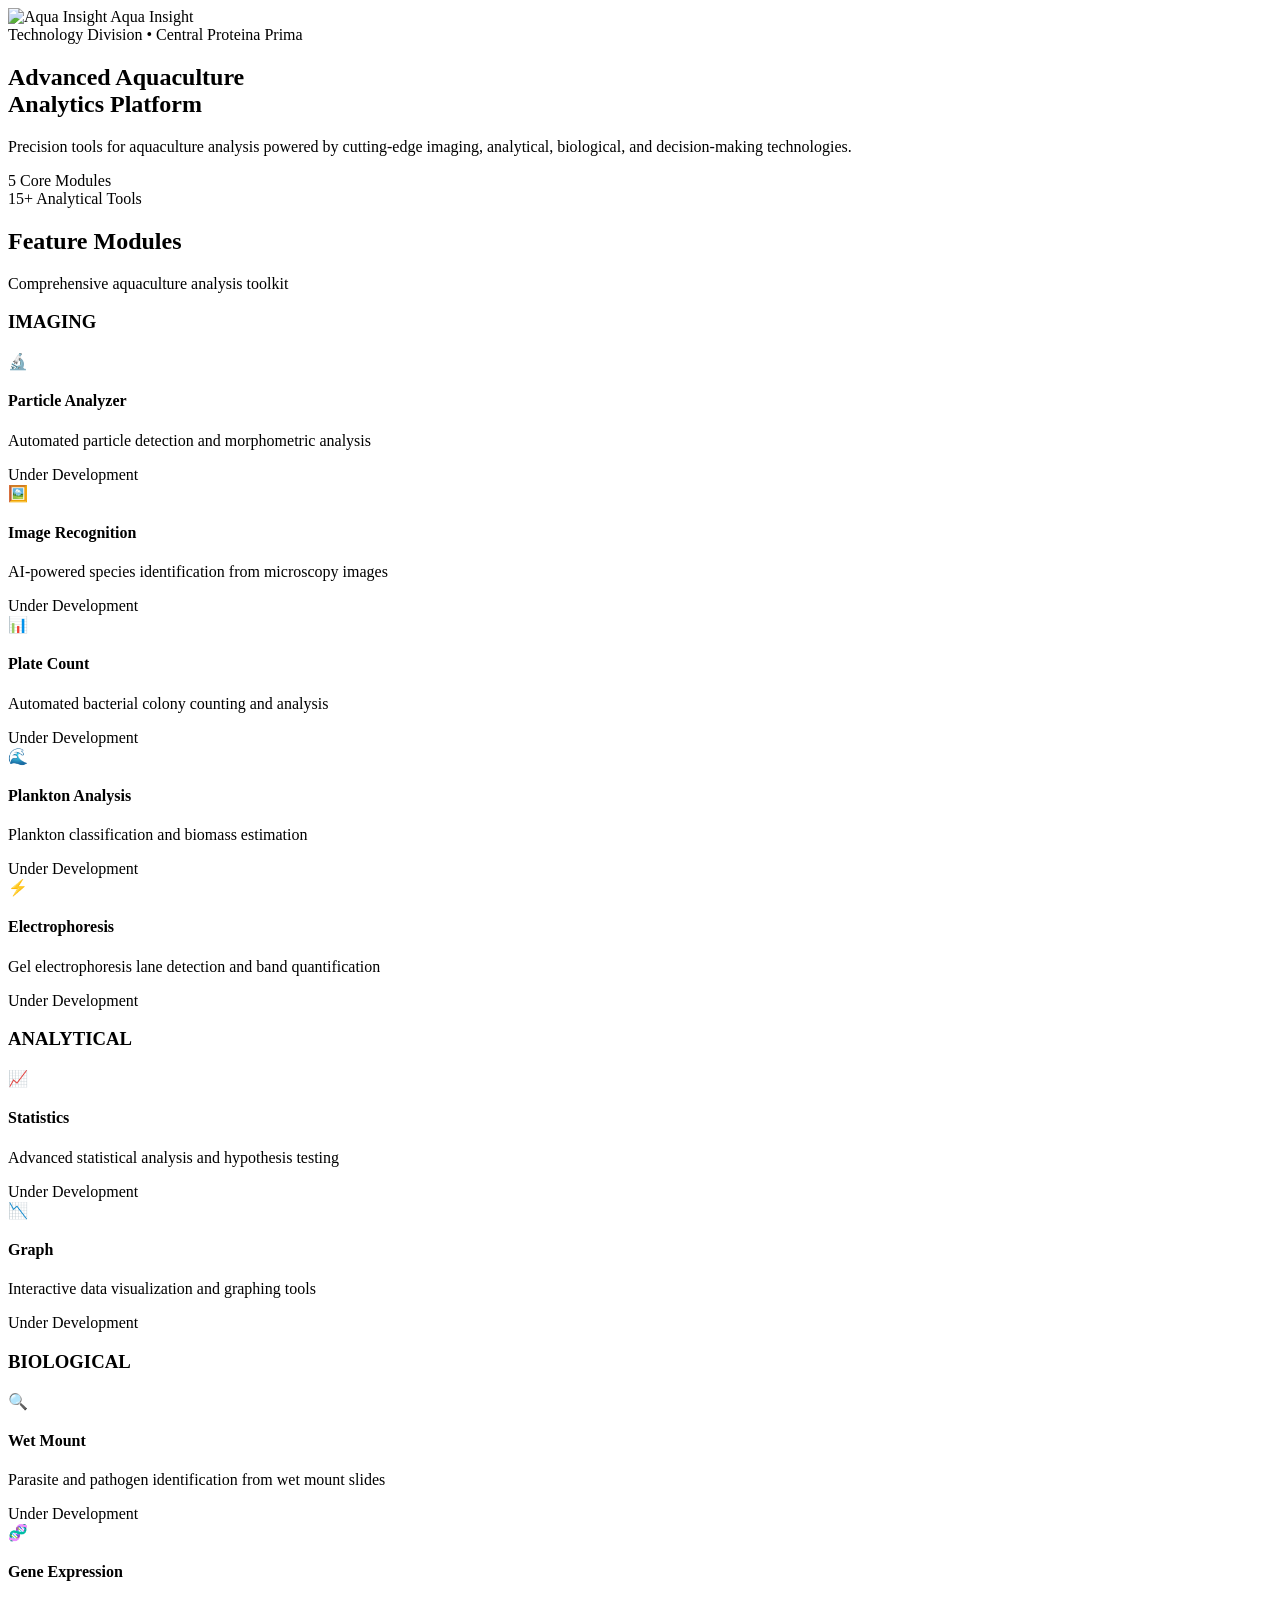
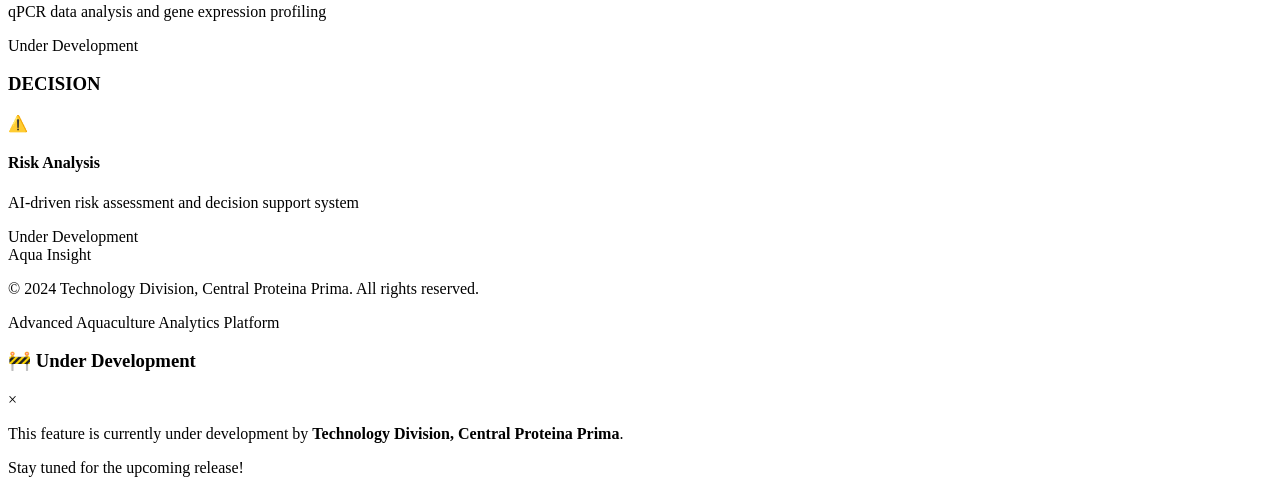
==== index.html @ 00cd854e "Create index.html" ====
<!DOCTYPE html>
<html lang="en">
<head>
    <meta charset="UTF-8">
    <meta name="viewport" content="width=device-width, initial-scale=1.0">
    <title>Aqua Insight - Advanced Aquaculture Analytics</title>
    <link rel="stylesheet" href="css/style.css">
    <link href="https://fonts.googleapis.com/css2?family=Inter:wght@300;400;500;600;700&display=swap" rel="stylesheet">
    <link rel="icon" type="image/x-icon" href="images/favicon.ico">
</head>
<body>
    <!-- Header -->
    <header class="header">
        <div class="container">
            <div class="logo">
                <img src="images/logo.png" alt="Aqua Insight" class="logo-img">
                <span class="logo-text">Aqua Insight</span>
            </div>
            <div class="header-info">
                <span>Technology Division • Central Proteina Prima</span>
            </div>
        </div>
    </header>

    <!-- Hero Section -->
    <section class="hero">
        <div class="container">
            <div class="hero-content">
                <h1 class="hero-title">
                    Advanced <span class="gradient-text">Aquaculture</span><br>
                    Analytics Platform
                </h1>
                <p class="hero-subtitle">
                    Precision tools for aquaculture analysis powered by cutting-edge imaging, 
                    analytical, biological, and decision-making technologies.
                </p>
                <div class="hero-stats">
                    <div class="stat">
                        <span class="stat-number">5</span>
                        <span class="stat-label">Core Modules</span>
                    </div>
                    <div class="stat">
                        <span class="stat-number">15+</span>
                        <span class="stat-label">Analytical Tools</span>
                    </div>
                </div>
            </div>
        </div>
    </section>

    <!-- Features Grid -->
    <section class="features">
        <div class="container">
            <h2 class="section-title">Feature Modules</h2>
            <p class="section-subtitle">Comprehensive aquaculture analysis toolkit</p>
            
            <div class="features-grid">
                <!-- IMAGING Features -->
                <div class="feature-category">
                    <div class="category-header">
                        <h3>IMAGING</h3>
                        <div class="category-line"></div>
                    </div>
                    <div class="feature-cards">
                        <div class="feature-card" data-feature="particle-analyzer">
                            <div class="feature-icon">🔬</div>
                            <h4>Particle Analyzer</h4>
                            <p>Automated particle detection and morphometric analysis</p>
                            <span class="under-dev">Under Development</span>
                        </div>
                        <div class="feature-card" data-feature="image-recognition">
                            <div class="feature-icon">🖼️</div>
                            <h4>Image Recognition</h4>
                            <p>AI-powered species identification from microscopy images</p>
                            <span class="under-dev">Under Development</span>
                        </div>
                        <div class="feature-card" data-feature="plate-count">
                            <div class="feature-icon">📊</div>
                            <h4>Plate Count</h4>
                            <p>Automated bacterial colony counting and analysis</p>
                            <span class="under-dev">Under Development</span>
                        </div>
                        <div class="feature-card" data-feature="plankton-analysis">
                            <div class="feature-icon">🌊</div>
                            <h4>Plankton Analysis</h4>
                            <p>Plankton classification and biomass estimation</p>
                            <span class="under-dev">Under Development</span>
                        </div>
                        <div class="feature-card" data-feature="electrophoresis">
                            <div class="feature-icon">⚡</div>
                            <h4>Electrophoresis</h4>
                            <p>Gel electrophoresis lane detection and band quantification</p>
                            <span class="under-dev">Under Development</span>
                        </div>
                    </div>
                </div>

                <!-- ANALYTICAL Features -->
                <div class="feature-category">
                    <div class="category-header">
                        <h3>ANALYTICAL</h3>
                        <div class="category-line"></div>
                    </div>
                    <div class="feature-cards">
                        <div class="feature-card" data-feature="statistics">
                            <div class="feature-icon">📈</div>
                            <h4>Statistics</h4>
                            <p>Advanced statistical analysis and hypothesis testing</p>
                            <span class="under-dev">Under Development</span>
                        </div>
                        <div class="feature-card" data-feature="graph">
                            <div class="feature-icon">📉</div>
                            <h4>Graph</h4>
                            <p>Interactive data visualization and graphing tools</p>
                            <span class="under-dev">Under Development</span>
                        </div>
                    </div>
                </div>

                <!-- BIOLOGICAL Features -->
                <div class="feature-category">
                    <div class="category-header">
                        <h3>BIOLOGICAL</h3>
                        <div class="category-line"></div>
                    </div>
                    <div class="feature-cards">
                        <div class="feature-card" data-feature="wet-mount">
                            <div class="feature-icon">🔍</div>
                            <h4>Wet Mount</h4>
                            <p>Parasite and pathogen identification from wet mount slides</p>
                            <span class="under-dev">Under Development</span>
                        </div>
                        <div class="feature-card" data-feature="gene-expression">
                            <div class="feature-icon">🧬</div>
                            <h4>Gene Expression</h4>
                            <p>qPCR data analysis and gene expression profiling</p>
                            <span class="under-dev">Under Development</span>
                        </div>
                    </div>
                </div>

                <!-- DECISION Features -->
                <div class="feature-category">
                    <div class="category-header">
                        <h3>DECISION</h3>
                        <div class="category-line"></div>
                    </div>
                    <div class="feature-cards">
                        <div class="feature-card" data-feature="risk-analysis">
                            <div class="feature-icon">⚠️</div>
                            <h4>Risk Analysis</h4>
                            <p>AI-driven risk assessment and decision support system</p>
                            <span class="under-dev">Under Development</span>
                        </div>
                    </div>
                </div>
            </div>
        </div>
    </section>

    <!-- Footer -->
    <footer class="footer">
        <div class="container">
            <div class="footer-content">
                <div class="footer-logo">
                    <span>Aqua Insight</span>
                </div>
                <div class="footer-info">
                    <p>© 2024 Technology Division, Central Proteina Prima. All rights reserved.</p>
                    <p>Advanced Aquaculture Analytics Platform</p>
                </div>
            </div>
        </div>
    </footer>

    <!-- Under Development Modal -->
    <div id="underDevModal" class="modal">
        <div class="modal-content">
            <div class="modal-header">
                <h3>🚧 Under Development</h3>
                <span class="close">&times;</span>
            </div>
            <div class="modal-body">
                <p>This feature is currently under development by <strong>Technology Division, Central Proteina Prima</strong>.</p>
                <p>Stay tuned for the upcoming release!</p>
            </div>
        </div>
    </div>

    <script src="js/main.js"></script>
</body>
</html>
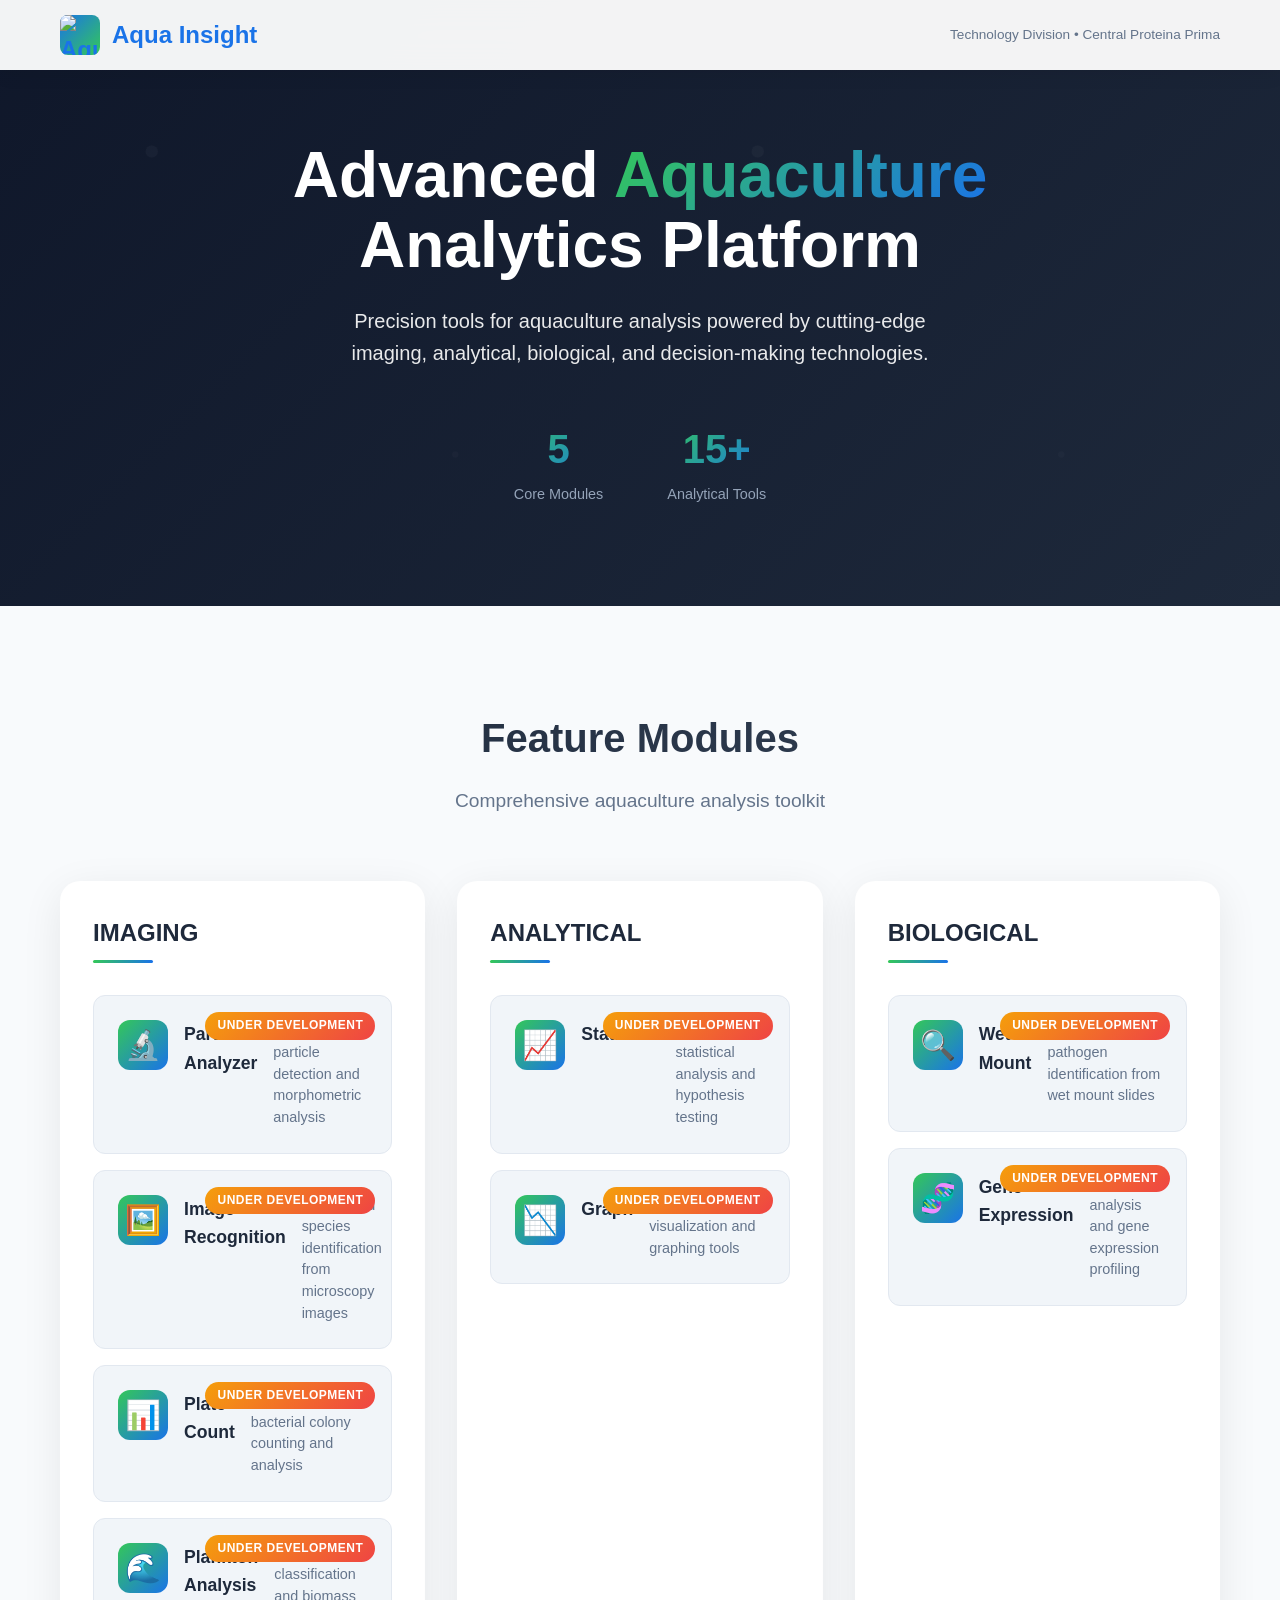
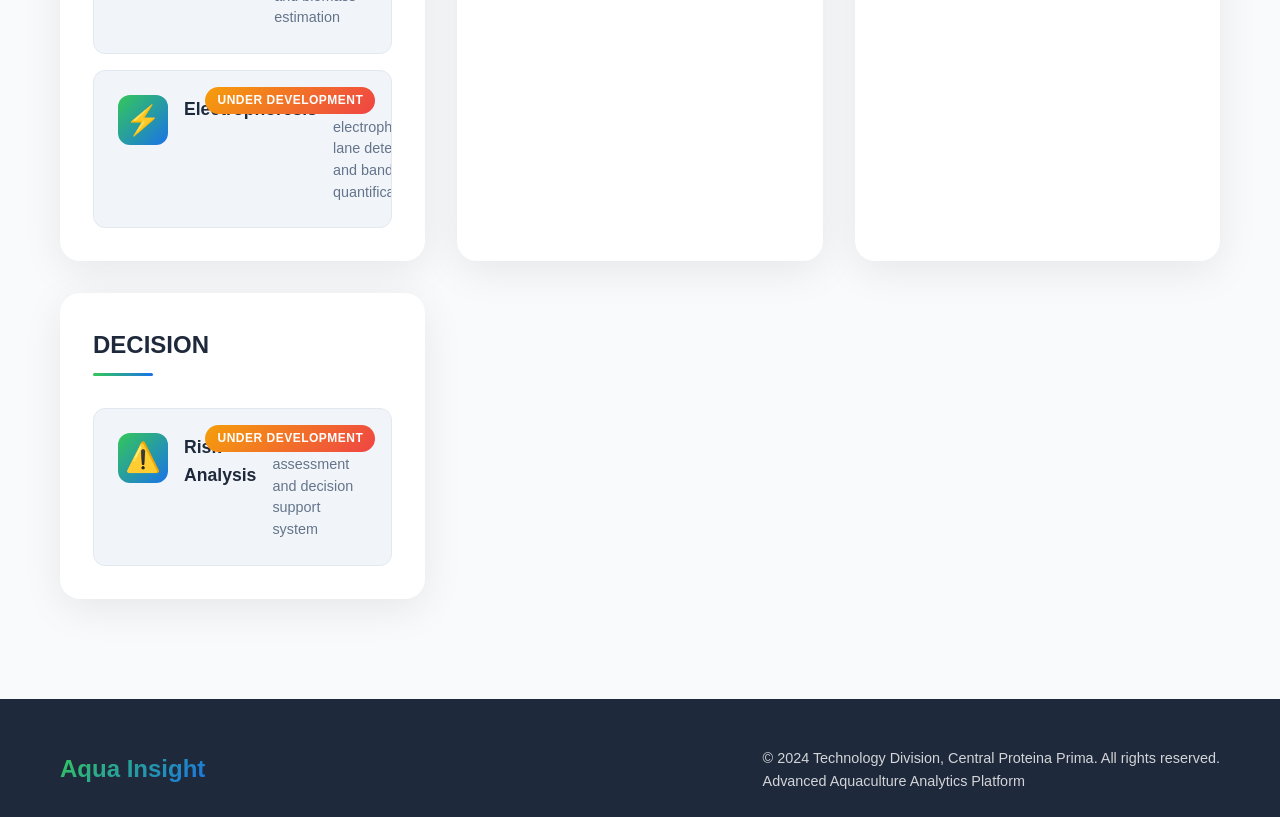
==== commit ee9fcbab: "Update index.html" ====
--- a/index.html
+++ b/index.html
@@ -187,6 +187,19 @@
         </div>
     </div>
 
-    <script src="js/main.js"></script>
+    <!-- Ganti script di index.html dengan ini: -->
+<script>
+document.addEventListener('DOMContentLoaded', function() {
+    const featureCards = document.querySelectorAll('.feature-card');
+    
+    featureCards.forEach(card => {
+        card.addEventListener('click', function() {
+            const featureName = this.dataset.feature.replace(/-/g, ' ').toUpperCase();
+            // Redirect ke under-development page dengan parameter
+            window.location.href = `under-development.html?feature=${featureName}`;
+        });
+    });
+});
+</script>
 </body>
 </html>
--- a/css/style.css
+++ b/css/style.css
@@ -0,0 +1,685 @@
+* {
+    margin: 0;
+    padding: 0;
+    box-sizing: border-box;
+}
+
+body {
+    font-family: 'Inter', -apple-system, BlinkMacSystemFont, sans-serif;
+    line-height: 1.6;
+    color: #2d3748;
+    overflow-x: hidden;
+}
+
+.container {
+    max-width: 1200px;
+    margin: 0 auto;
+    padding: 0 20px;
+}
+
+/* Header */
+.header {
+    background: rgba(255, 255, 255, 0.95);
+    backdrop-filter: blur(20px);
+    position: fixed;
+    top: 0;
+    width: 100%;
+    z-index: 1000;
+    box-shadow: 0 2px 20px rgba(0,0,0,0.08);
+}
+
+.header .container {
+    display: flex;
+    justify-content: space-between;
+    align-items: center;
+    padding: 1rem 20px;
+    height: 70px;
+}
+
+.logo {
+    display: flex;
+    align-items: center;
+    gap: 12px;
+    font-size: 1.5rem;
+    font-weight: 700;
+    color: #1a73e8;
+}
+
+.logo-img {
+    width: 40px;
+    height: 40px;
+    border-radius: 8px;
+    background: linear-gradient(135deg, #1a73e8, #34c759);
+}
+
+.header-info {
+    font-size: 0.85rem;
+    color: #64748b;
+    font-weight: 500;
+}
+
+/* Hero Section */
+.hero {
+    padding: 140px 0 100px;
+    background: linear-gradient(135deg, #0f172a 0%, #1e293b 100%);
+    color: white;
+    position: relative;
+    overflow: hidden;
+}
+
+.hero::before {
+    content: '';
+    position: absolute;
+    top: 0;
+    left: 0;
+    right: 0;
+    bottom: 0;
+    background: url('data:image/svg+xml,<svg xmlns="http://www.w3.org/2000/svg" viewBox="0 0 100 100"><defs><pattern id="grain" width="100" height="100" patternUnits="userSpaceOnUse"><circle cx="25" cy="25" r="1" fill="rgba(255,255,255,0.03)"/><circle cx="75" cy="75" r="0.5" fill="rgba(255,255,255,0.02)"/></pattern></defs><rect width="100" height="100" fill="url(%23grain)"/></svg>');
+    pointer-events: none;
+}
+
+.hero-content {
+    text-align: center;
+}
+
+.hero-title {
+    font-size: clamp(2.5rem, 5vw, 4rem);
+    font-weight: 700;
+    margin-bottom: 1.5rem;
+    line-height: 1.1;
+}
+
+.gradient-text {
+    background: linear-gradient(135deg, #34c759, #1a73e8);
+    -webkit-background-clip: text;
+    -webkit-text-fill-color: transparent;
+    background-clip: text;
+}
+
+.hero-subtitle {
+    font-size: 1.25rem;
+    max-width: 600px;
+    margin: 0 auto 3rem;
+    opacity: 0.9;
+}
+
+.hero-stats {
+    display: flex;
+    justify-content: center;
+    gap: 4rem;
+    flex-wrap: wrap;
+}
+
+.stat {
+    text-align: center;
+}
+
+.stat-number {
+    display: block;
+    font-size: 2.5rem;
+    font-weight: 700;
+    background: linear-gradient(135deg, #34c759, #1a73e8);
+    -webkit-background-clip: text;
+    -webkit-text-fill-color: transparent;
+    background-clip: text;
+}
+
+.stat-label {
+    font-size: 0.9rem;
+    color: #94a3b8;
+    font-weight: 500;
+}
+
+/* Features Section */
+.features {
+    padding: 100px 0;
+    background: #f8fafc;
+}
+
+.section-title {
+    font-size: 2.5rem;
+    font-weight: 700;
+    text-align: center;
+    margin-bottom: 1rem;
+    background: linear-gradient(135deg, #1e293b, #334155);
+    -webkit-background-clip: text;
+    -webkit-text-fill-color: transparent;
+    background-clip: text;
+}
+
+.section-subtitle {
+    text-align: center;
+    font-size: 1.2rem;
+    color: #64748b;
+    margin-bottom: 4rem;
+    max-width: 600px;
+    margin-left: auto;
+    margin-right: auto;
+}
+
+.features-grid {
+    display: grid;
+    grid-template-columns: repeat(auto-fit, minmax(350px, 1fr));
+    gap: 2rem;
+}
+
+.feature-category {
+    background: white;
+    border-radius: 20px;
+    padding: 2rem;
+    box-shadow: 0 10px 40px rgba(0,0,0,0.08);
+    border: 1px solid rgba(255,255,255,0.2);
+    transition: all 0.3s ease;
+}
+
+.feature-category:hover {
+    transform: translateY(-5px);
+    box-shadow: 0 20px 60px rgba(0,0,0,0.12);
+}
+
+.category-header {
+    margin-bottom: 2rem;
+}
+
+.category-header h3 {
+    font-size: 1.5rem;
+    font-weight: 700;
+    color: #1e293b;
+    margin-bottom: 0.5rem;
+}
+
+.category-line {
+    height: 3px;
+    background: linear-gradient(90deg, #34c759, #1a73e8);
+    border-radius: 2px;
+    width: 60px;
+}
+
+.feature-cards {
+    display: flex;
+    flex-direction: column;
+    gap: 1rem;
+}
+
+.feature-card {
+    display: flex;
+    align-items: flex-start;
+    gap: 1rem;
+    padding: 1.5rem;
+    border-radius: 12px;
+    background: #f1f5f9;
+    border: 1px solid #e2e8f0;
+    cursor: pointer;
+    transition: all 0.3s ease;
+    position: relative;
+    overflow: hidden;
+}
+
+.feature-card::before {
+    content: '';
+    position: absolute;
+    top: 0;
+    left: 0;
+    right: 0;
+    height: 3px;
+    background: linear-gradient(90deg, #34c759, #1a73e8);
+    transform: scaleX(0);
+    transition: transform 0.3s ease;
+}
+
+.feature-card:hover {
+    background: white;
+    box-shadow: 0 10px 30px rgba(0,0,0,0.1);
+    transform: translateX(10px);
+}
+
+.feature-card:hover::before {
+    transform: scaleX(1);
+}
+
+.feature-icon {
+    font-size: 1.8rem;
+    width: 50px;
+    height: 50px;
+    display: flex;
+    align-items: center;
+    justify-content: center;
+    background: linear-gradient(135deg, #34c759, #1a73e8);
+    color: white;
+    border-radius: 12px;
+    flex-shrink: 0;
+}
+
+.feature-card h4 {
+    font-size: 1.1rem;
+    font-weight: 600;
+    color: #1e293b;
+    margin-bottom: 0.5rem;
+}
+
+.feature-card p {
+    font-size: 0.9rem;
+    color: #64748b;
+    line-height: 1.5;
+}
+
+.under-dev {
+    position: absolute;
+    top: 1rem;
+    right: 1rem;
+    background: linear-gradient(135deg, #f59e0b, #ef4444);
+    color: white;
+    padding: 0.25rem 0.75rem;
+    border-radius: 20px;
+    font-size: 0.75rem;
+    font-weight: 600;
+    text-transform: uppercase;
+    letter-spacing: 0.5px;
+}
+
+/* Footer */
+.footer {
+    background: #1e293b;
+    color: white;
+    padding: 3rem 0 1.5rem;
+}
+
+.footer-content {
+    display: flex;
+    justify-content: space-between;
+    align-items: center;
+    flex-wrap: wrap;
+    gap: 2rem;
+}
+
+.footer-logo {
+    font-size: 1.5rem;
+    font-weight: 700;
+    background: linear-gradient(135deg, #34c759, #1a73e8);
+    -webkit-background-clip: text;
+    -webkit-text-fill-color: transparent;
+    background-clip: text;
+}
+
+.footer-info p {
+    opacity: 0.8;
+    font-size: 0.9rem;
+}
+
+/* Modal */
+.modal {
+    display: none;
+    position: fixed;
+    z-index: 2000;
+    left: 0;
+    top: 0;
+    width: 100%;
+    height: 100%;
+    background-color: rgba(0,0,0,0.5);
+    backdrop-filter: blur(5px);
+}
+
+.modal-content {
+    background-color: white;
+    margin: 10% auto;
+    padding: 0;
+    border-radius: 20px;
+    width: 90%;
+    max-width: 500px;
+    max-height: 80vh;
+    overflow: hidden;
+    box-shadow: 0 25px 70px rgba(0,0,0,0.3);
+    animation: modalSlideIn 0.3s ease;
+}
+
+@keyframes modalSlideIn {
+    from {
+        opacity: 0;
+        transform: translateY(-50px) scale(0.9);
+    }
+    to {
+        opacity: 1;
+        transform: translateY(0) scale(1);
+    }
+}
+
+.modal-header {
+    background: linear-gradient(135deg, #1e293b, #334155);
+    color: white;
+    padding: 1.5rem 2rem;
+    display: flex;
+    justify-content: space-between;
+    align-items: center;
+}
+
+.modal-header h3 {
+    font-size: 1.3rem;
+    font-weight: 600;
+}
+
+.close {
+    font-size: 2rem;
+    cursor: pointer;
+    color: #94a3b8;
+    transition: color 0.3s ease;
+}
+
+.close:hover {
+    color: white;
+}
+
+.modal-body {
+    padding: 2rem;
+    text-align: center;
+}
+
+.modal-body p {
+    font-size: 1.1rem;
+    margin-bottom: 1rem;
+    color: #1e293b;
+}
+
+/* Responsive Design */
+@media (max-width: 768px) {
+    .header .container {
+        padding: 1rem;
+    }
+    
+    .hero {
+        padding: 120px 0 60px;
+    }
+    
+    .hero-stats {
+        gap: 2rem;
+    }
+    
+    .features {
+        padding: 60px 0;
+    }
+    
+    .features-grid {
+        grid-template-columns: 1fr;
+        gap: 1.5rem;
+    }
+    
+    .feature-category {
+        padding: 1.5rem;
+    }
+    
+    .footer-content {
+        flex-direction: column;
+        text-align: center;
+        gap: 1rem;
+    }
+}
+
+@media (max-width: 480px) {
+    .container {
+        padding: 0 15px;
+    }
+    
+    .hero-title {
+        font-size: 2.2rem;
+    }
+    
+    .section-title {
+        font-size: 2rem;
+    }
+}
+/* Tambahkan di akhir file css/style.css */
+
+/* Under Development Page */
+.under-dev-page {
+    background: linear-gradient(135deg, #f1f5f9 0%, #e2e8f0 100%);
+}
+
+.logo-placeholder {
+    width: 40px;
+    height: 40px;
+    border-radius: 8px;
+    background: linear-gradient(135deg, #1a73e8, #34c759);
+    display: flex;
+    align-items: center;
+    justify-content: center;
+    font-weight: 700;
+    color: white;
+    font-size: 1rem;
+}
+
+.under-dev-hero {
+    min-height: 100vh;
+    display: flex;
+    align-items: center;
+    padding: 140px 0 100px;
+    background: linear-gradient(135deg, #667eea 0%, #764ba2 100%);
+    position: relative;
+    overflow: hidden;
+}
+
+.under-dev-hero::before {
+    content: '';
+    position: absolute;
+    top: 0;
+    left: 0;
+    right: 0;
+    bottom: 0;
+    background: radial-gradient(circle at 20% 80%, rgba(120, 119, 198, 0.3) 0%, transparent 50%),
+                radial-gradient(circle at 80% 20%, rgba(255, 119, 198, 0.3) 0%, transparent 50%);
+    pointer-events: none;
+}
+
+.under-dev-content {
+    text-align: center;
+    max-width: 800px;
+    margin: 0 auto;
+    position: relative;
+    z-index: 2;
+}
+
+.under-dev-icon {
+    font-size: 6rem;
+    margin-bottom: 2rem;
+    filter: drop-shadow(0 10px 20px rgba(0,0,0,0.2));
+}
+
+.under-dev-title {
+    font-size: clamp(2.5rem, 6vw, 4rem);
+    font-weight: 800;
+    background: linear-gradient(135deg, #ffffff, #f8fafc);
+    -webkit-background-clip: text;
+    -webkit-text-fill-color: transparent;
+    background-clip: text;
+    margin-bottom: 1.5rem;
+    line-height: 1.1;
+}
+
+.under-dev-subtitle {
+    font-size: 1.3rem;
+    color: rgba(255,255,255,0.95);
+    margin-bottom: 4rem;
+    max-width: 600px;
+    margin-left: auto;
+    margin-right: auto;
+    line-height: 1.6;
+}
+
+.dev-progress {
+    background: rgba(255,255,255,0.15);
+    backdrop-filter: blur(20px);
+    border-radius: 20px;
+    padding: 2.5rem;
+    margin-bottom: 4rem;
+    border: 1px solid rgba(255,255,255,0.2);
+}
+
+.progress-item {
+    margin-bottom: 2rem;
+}
+
+.progress-label {
+    font-weight: 600;
+    color: white;
+    margin-bottom: 0.75rem;
+    font-size: 1rem;
+}
+
+.progress-bar {
+    height: 8px;
+    background: rgba(255,255,255,0.2);
+    border-radius: 4px;
+    overflow: hidden;
+}
+
+.progress-fill {
+    height: 100%;
+    border-radius: 4px;
+    transition: width 2s ease-in-out;
+}
+
+.design-fill {
+    background: linear-gradient(90deg, #10b981, #34d399);
+    width: 90%;
+    animation: fillDesign 2s ease-out;
+}
+
+.backend-fill {
+    background: linear-gradient(90deg, #3b82f6, #60a5fa);
+    width: 60%;
+    animation: fillBackend 2s ease-out 0.3s both;
+}
+
+.ai-fill {
+    background: linear-gradient(90deg, #8b5cf6, #a78bfa);
+    width: 40%;
+    animation: fillAI 2s ease-out 0.6s both;
+}
+
+.testing-fill {
+    background: linear-gradient(90deg, #f59e0b, #fbbf24);
+    width: 20%;
+    animation: fillTesting 2s ease-out 1s both;
+}
+
+@keyframes fillDesign {
+    from { width: 0; }
+}
+
+@keyframes fillBackend {
+    from { width: 0; }
+}
+
+@keyframes fillAI {
+    from { width: 0; }
+}
+
+@keyframes fillTesting {
+    from { width: 0; }
+}
+
+.feature-preview {
+    background: rgba(255,255,255,0.1);
+    backdrop-filter: blur(20px);
+    border-radius: 16px;
+    padding: 2.5rem;
+    margin-bottom: 4rem;
+    border: 1px solid rgba(255,255,255,0.2);
+}
+
+.feature-preview h3 {
+    color: white;
+    font-size: 1.4rem;
+    font-weight: 700;
+    margin-bottom: 1.5rem;
+}
+
+.feature-preview ul {
+    list-style: none;
+    text-align: left;
+}
+
+.feature-preview li {
+    color: rgba(255,255,255,0.9);
+    padding: 0.75rem 0;
+    padding-left: 2rem;
+    position: relative;
+    font-weight: 500;
+}
+
+.feature-preview li::before {
+    content: '';
+    position: absolute;
+    left: 0;
+    top: 50%;
+    transform: translateY(-50%);
+    width: 12px;
+    height: 12px;
+    background: #10b981;
+    border-radius: 50%;
+}
+
+.cta-section {
+    display: flex;
+    flex-direction: column;
+    align-items: center;
+    gap: 2rem;
+}
+
+.btn-back {
+    display: inline-flex;
+    align-items: center;
+    gap: 0.75rem;
+    background: rgba(255,255,255,0.2);
+    backdrop-filter: blur(20px);
+    color: white;
+    padding: 1rem 2.5rem;
+    border-radius: 50px;
+    text-decoration: none;
+    font-weight: 600;
+    font-size: 1.1rem;
+    border: 2px solid rgba(255,255,255,0.3);
+    transition: all 0.3s ease;
+    box-shadow: 0 10px 30px rgba(0,0,0,0.2);
+}
+
+.btn-back:hover {
+    background: rgba(255,255,255,0.3);
+    transform: translateY(-2px);
+    box-shadow: 0 15px 40px rgba(0,0,0,0.3);
+}
+
+.notify-section {
+    color: rgba(255,255,255,0.8);
+}
+
+.notify-placeholder {
+    background: rgba(255,255,255,0.1);
+    border: 2px dashed rgba(255,255,255,0.3);
+    border-radius: 12px;
+    padding: 1.5rem;
+    margin-top: 1rem;
+    font-style: italic;
+}
+
+/* Update modal untuk konsistensi (opsional) */
+.modal-content {
+    animation: none;
+}
+
+@media (max-width: 768px) {
+    .under-dev-hero {
+        padding: 120px 0 60px;
+        text-align: center;
+    }
+    
+    .dev-progress {
+        padding: 2rem;
+    }
+    
+    .cta-section {
+        gap: 1.5rem;
+    }
+    
+    .feature-preview {
+        padding: 2rem;
+    }
+}
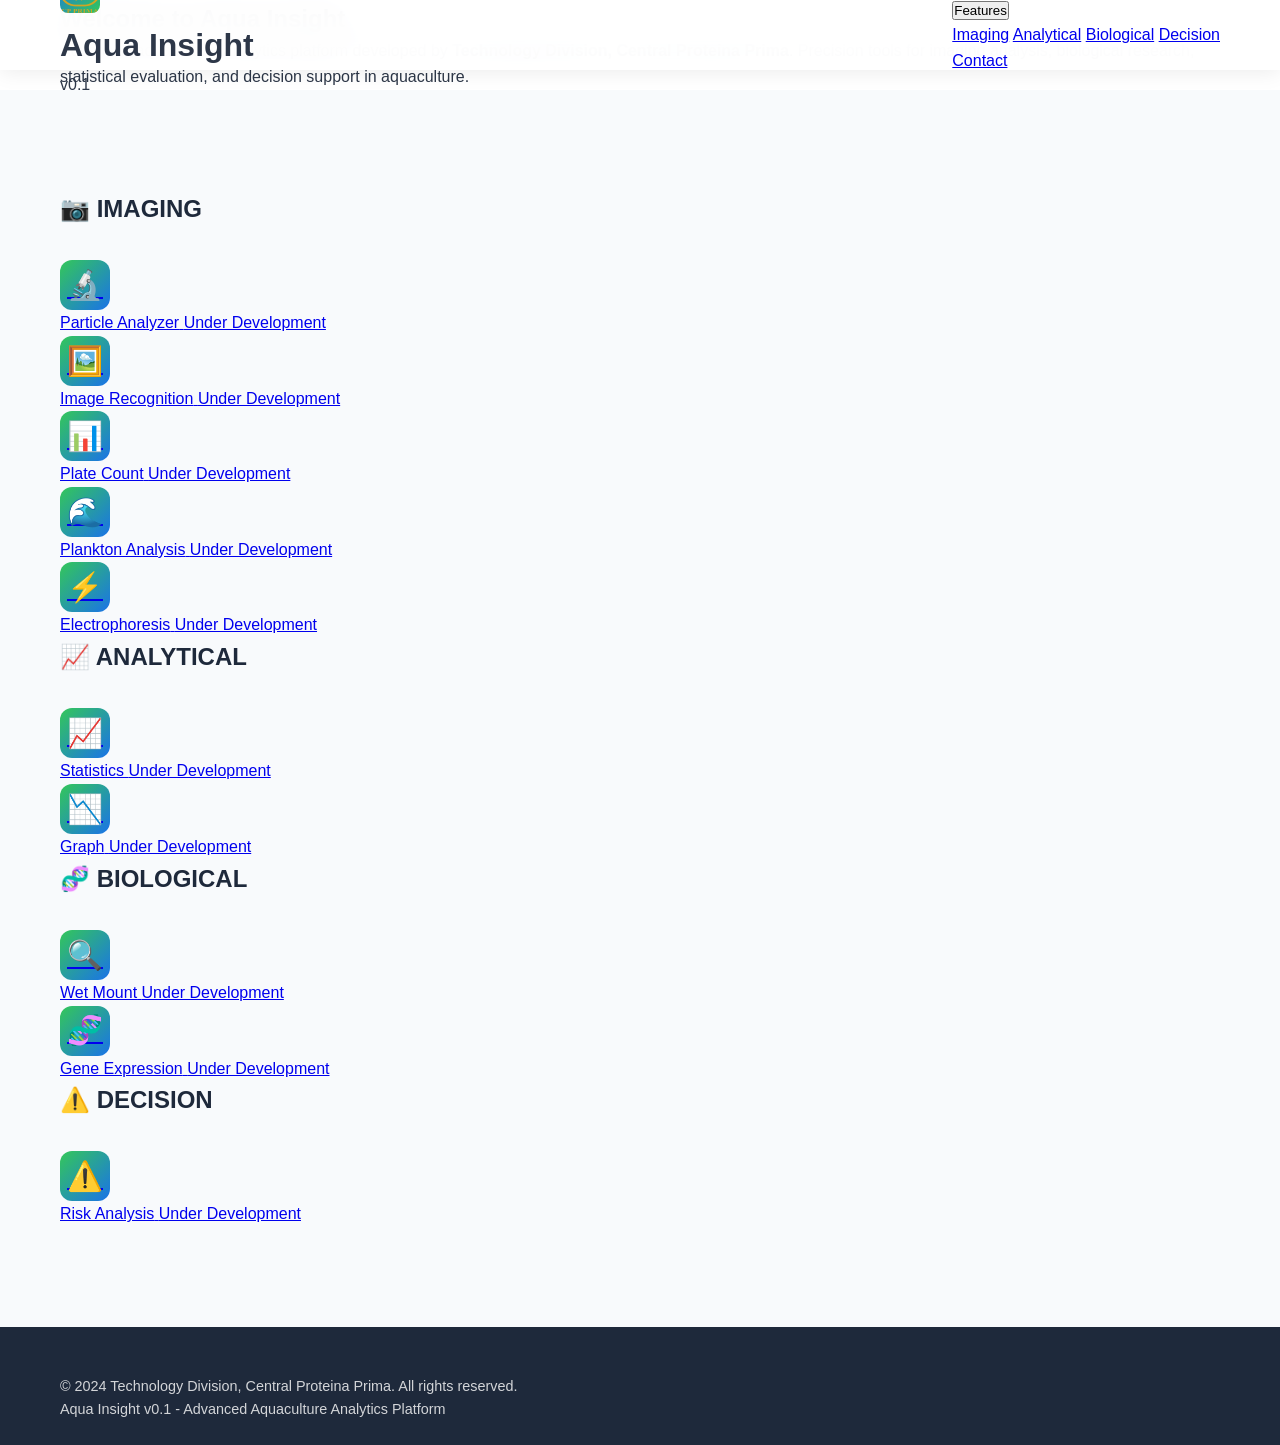
==== commit a857f3a2: "Update index.html" ====
--- a/index.html
+++ b/index.html
@@ -3,7 +3,7 @@
 <head>
     <meta charset="UTF-8">
     <meta name="viewport" content="width=device-width, initial-scale=1.0">
-    <title>Aqua Insight - Advanced Aquaculture Analytics</title>
+    <title>Aqua Insight v0.1 - Advanced Aquaculture Analytics</title>
     <link rel="stylesheet" href="css/style.css">
     <link href="https://fonts.googleapis.com/css2?family=Inter:wght@300;400;500;600;700&display=swap" rel="stylesheet">
     <link rel="icon" type="image/x-icon" href="images/favicon.ico">
@@ -12,147 +12,126 @@
     <!-- Header -->
     <header class="header">
         <div class="container">
-            <div class="logo">
+            <div class="header-left">
                 <img src="images/logo.png" alt="Aqua Insight" class="logo-img">
-                <span class="logo-text">Aqua Insight</span>
+                <div class="system-info">
+                    <h1 class="system-name">Aqua Insight</h1>
+                    <span class="system-version">v0.1</span>
+                </div>
             </div>
-            <div class="header-info">
-                <span>Technology Division • Central Proteina Prima</span>
+            
+            <div class="header-right">
+                <div class="dropdown">
+                    <button class="dropdown-btn">Features</button>
+                    <div class="dropdown-content">
+                        <a href="#imaging">Imaging</a>
+                        <a href="#analytical">Analytical</a>
+                        <a href="#biological">Biological</a>
+                        <a href="#decision">Decision</a>
+                    </div>
+                </div>
+                <a href="mailto:tech@centralproteina.com" class="contact-btn">Contact</a>
             </div>
         </div>
     </header>
 
-    <!-- Hero Section -->
-    <section class="hero">
+    <!-- Welcome Section -->
+    <section class="welcome">
         <div class="container">
-            <div class="hero-content">
-                <h1 class="hero-title">
-                    Advanced <span class="gradient-text">Aquaculture</span><br>
-                    Analytics Platform
-                </h1>
-                <p class="hero-subtitle">
-                    Precision tools for aquaculture analysis powered by cutting-edge imaging, 
-                    analytical, biological, and decision-making technologies.
+            <div class="welcome-content">
+                <h2 class="welcome-title">Welcome to Aqua Insight</h2>
+                <p class="welcome-text">
+                    Advanced aquaculture analytics platform developed by 
+                    <strong>Technology Division, Central Proteina Prima</strong>. 
+                    Precision tools for imaging analysis, biological research, 
+                    statistical evaluation, and decision support in aquaculture.
                 </p>
-                <div class="hero-stats">
-                    <div class="stat">
-                        <span class="stat-number">5</span>
-                        <span class="stat-label">Core Modules</span>
-                    </div>
-                    <div class="stat">
-                        <span class="stat-number">15+</span>
-                        <span class="stat-label">Analytical Tools</span>
-                    </div>
-                </div>
             </div>
         </div>
     </section>
 
-    <!-- Features Grid -->
-    <section class="features">
+    <!-- Features Section -->
+    <section class="features" id="imaging">
         <div class="container">
-            <h2 class="section-title">Feature Modules</h2>
-            <p class="section-subtitle">Comprehensive aquaculture analysis toolkit</p>
-            
-            <div class="features-grid">
-                <!-- IMAGING Features -->
-                <div class="feature-category">
-                    <div class="category-header">
-                        <h3>IMAGING</h3>
-                        <div class="category-line"></div>
-                    </div>
-                    <div class="feature-cards">
-                        <div class="feature-card" data-feature="particle-analyzer">
-                            <div class="feature-icon">🔬</div>
-                            <h4>Particle Analyzer</h4>
-                            <p>Automated particle detection and morphometric analysis</p>
-                            <span class="under-dev">Under Development</span>
-                        </div>
-                        <div class="feature-card" data-feature="image-recognition">
-                            <div class="feature-icon">🖼️</div>
-                            <h4>Image Recognition</h4>
-                            <p>AI-powered species identification from microscopy images</p>
-                            <span class="under-dev">Under Development</span>
-                        </div>
-                        <div class="feature-card" data-feature="plate-count">
-                            <div class="feature-icon">📊</div>
-                            <h4>Plate Count</h4>
-                            <p>Automated bacterial colony counting and analysis</p>
-                            <span class="under-dev">Under Development</span>
-                        </div>
-                        <div class="feature-card" data-feature="plankton-analysis">
-                            <div class="feature-icon">🌊</div>
-                            <h4>Plankton Analysis</h4>
-                            <p>Plankton classification and biomass estimation</p>
-                            <span class="under-dev">Under Development</span>
-                        </div>
-                        <div class="feature-card" data-feature="electrophoresis">
-                            <div class="feature-icon">⚡</div>
-                            <h4>Electrophoresis</h4>
-                            <p>Gel electrophoresis lane detection and band quantification</p>
-                            <span class="under-dev">Under Development</span>
-                        </div>
-                    </div>
+            <div class="category-section">
+                <div class="category-header">
+                    <h3>📷 IMAGING</h3>
                 </div>
+                <div class="features-list">
+                    <a href="under-development.html?feature=Particle Analyzer" class="feature-btn">
+                        <span class="feature-icon">🔬</span>
+                        <span class="feature-title">Particle Analyzer</span>
+                        <span class="feature-status">Under Development</span>
+                    </a>
+                    <a href="under-development.html?feature=Image Recognition" class="feature-btn">
+                        <span class="feature-icon">🖼️</span>
+                        <span class="feature-title">Image Recognition</span>
+                        <span class="feature-status">Under Development</span>
+                    </a>
+                    <a href="under-development.html?feature=Plate Count" class="feature-btn">
+                        <span class="feature-icon">📊</span>
+                        <span class="feature-title">Plate Count</span>
+                        <span class="feature-status">Under Development</span>
+                    </a>
+                    <a href="under-development.html?feature=Plankton Analysis" class="feature-btn">
+                        <span class="feature-icon">🌊</span>
+                        <span class="feature-title">Plankton Analysis</span>
+                        <span class="feature-status">Under Development</span>
+                    </a>
+                    <a href="under-development.html?feature=Electrophoresis" class="feature-btn">
+                        <span class="feature-icon">⚡</span>
+                        <span class="feature-title">Electrophoresis</span>
+                        <span class="feature-status">Under Development</span>
+                    </a>
+                </div>
+            </div>
 
-                <!-- ANALYTICAL Features -->
-                <div class="feature-category">
-                    <div class="category-header">
-                        <h3>ANALYTICAL</h3>
-                        <div class="category-line"></div>
-                    </div>
-                    <div class="feature-cards">
-                        <div class="feature-card" data-feature="statistics">
-                            <div class="feature-icon">📈</div>
-                            <h4>Statistics</h4>
-                            <p>Advanced statistical analysis and hypothesis testing</p>
-                            <span class="under-dev">Under Development</span>
-                        </div>
-                        <div class="feature-card" data-feature="graph">
-                            <div class="feature-icon">📉</div>
-                            <h4>Graph</h4>
-                            <p>Interactive data visualization and graphing tools</p>
-                            <span class="under-dev">Under Development</span>
-                        </div>
-                    </div>
+            <div class="category-section" id="analytical">
+                <div class="category-header">
+                    <h3>📈 ANALYTICAL</h3>
                 </div>
+                <div class="features-list">
+                    <a href="under-development.html?feature=Statistics" class="feature-btn">
+                        <span class="feature-icon">📈</span>
+                        <span class="feature-title">Statistics</span>
+                        <span class="feature-status">Under Development</span>
+                    </a>
+                    <a href="under-development.html?feature=Graph" class="feature-btn">
+                        <span class="feature-icon">📉</span>
+                        <span class="feature-title">Graph</span>
+                        <span class="feature-status">Under Development</span>
+                    </a>
+                </div>
+            </div>
 
-                <!-- BIOLOGICAL Features -->
-                <div class="feature-category">
-                    <div class="category-header">
-                        <h3>BIOLOGICAL</h3>
-                        <div class="category-line"></div>
-                    </div>
-                    <div class="feature-cards">
-                        <div class="feature-card" data-feature="wet-mount">
-                            <div class="feature-icon">🔍</div>
-                            <h4>Wet Mount</h4>
-                            <p>Parasite and pathogen identification from wet mount slides</p>
-                            <span class="under-dev">Under Development</span>
-                        </div>
-                        <div class="feature-card" data-feature="gene-expression">
-                            <div class="feature-icon">🧬</div>
-                            <h4>Gene Expression</h4>
-                            <p>qPCR data analysis and gene expression profiling</p>
-                            <span class="under-dev">Under Development</span>
-                        </div>
-                    </div>
+            <div class="category-section" id="biological">
+                <div class="category-header">
+                    <h3>🧬 BIOLOGICAL</h3>
                 </div>
+                <div class="features-list">
+                    <a href="under-development.html?feature=Wet Mount" class="feature-btn">
+                        <span class="feature-icon">🔍</span>
+                        <span class="feature-title">Wet Mount</span>
+                        <span class="feature-status">Under Development</span>
+                    </a>
+                    <a href="under-development.html?feature=Gene Expression" class="feature-btn">
+                        <span class="feature-icon">🧬</span>
+                        <span class="feature-title">Gene Expression</span>
+                        <span class="feature-status">Under Development</span>
+                    </a>
+                </div>
+            </div>
 
-                <!-- DECISION Features -->
-                <div class="feature-category">
-                    <div class="category-header">
-                        <h3>DECISION</h3>
-                        <div class="category-line"></div>
-                    </div>
-                    <div class="feature-cards">
-                        <div class="feature-card" data-feature="risk-analysis">
-                            <div class="feature-icon">⚠️</div>
-                            <h4>Risk Analysis</h4>
-                            <p>AI-driven risk assessment and decision support system</p>
-                            <span class="under-dev">Under Development</span>
-                        </div>
-                    </div>
+            <div class="category-section" id="decision">
+                <div class="category-header">
+                    <h3>⚠️ DECISION</h3>
+                </div>
+                <div class="features-list">
+                    <a href="under-development.html?feature=Risk Analysis" class="feature-btn">
+                        <span class="feature-icon">⚠️</span>
+                        <span class="feature-title">Risk Analysis</span>
+                        <span class="feature-status">Under Development</span>
+                    </a>
                 </div>
             </div>
         </div>
@@ -162,44 +141,14 @@
     <footer class="footer">
         <div class="container">
             <div class="footer-content">
-                <div class="footer-logo">
-                    <span>Aqua Insight</span>
-                </div>
                 <div class="footer-info">
-                    <p>© 2024 Technology Division, Central Proteina Prima. All rights reserved.</p>
-                    <p>Advanced Aquaculture Analytics Platform</p>
+                    <p>&copy; 2024 Technology Division, Central Proteina Prima. All rights reserved.</p>
+                    <p>Aqua Insight v0.1 - Advanced Aquaculture Analytics Platform</p>
                 </div>
             </div>
         </div>
     </footer>
 
-    <!-- Under Development Modal -->
-    <div id="underDevModal" class="modal">
-        <div class="modal-content">
-            <div class="modal-header">
-                <h3>🚧 Under Development</h3>
-                <span class="close">&times;</span>
-            </div>
-            <div class="modal-body">
-                <p>This feature is currently under development by <strong>Technology Division, Central Proteina Prima</strong>.</p>
-                <p>Stay tuned for the upcoming release!</p>
-            </div>
-        </div>
-    </div>
-
-    <!-- Ganti script di index.html dengan ini: -->
-<script>
-document.addEventListener('DOMContentLoaded', function() {
-    const featureCards = document.querySelectorAll('.feature-card');
-    
-    featureCards.forEach(card => {
-        card.addEventListener('click', function() {
-            const featureName = this.dataset.feature.replace(/-/g, ' ').toUpperCase();
-            // Redirect ke under-development page dengan parameter
-            window.location.href = `under-development.html?feature=${featureName}`;
-        });
-    });
-});
-</script>
+    <script src="js/main.js"></script>
 </body>
 </html>
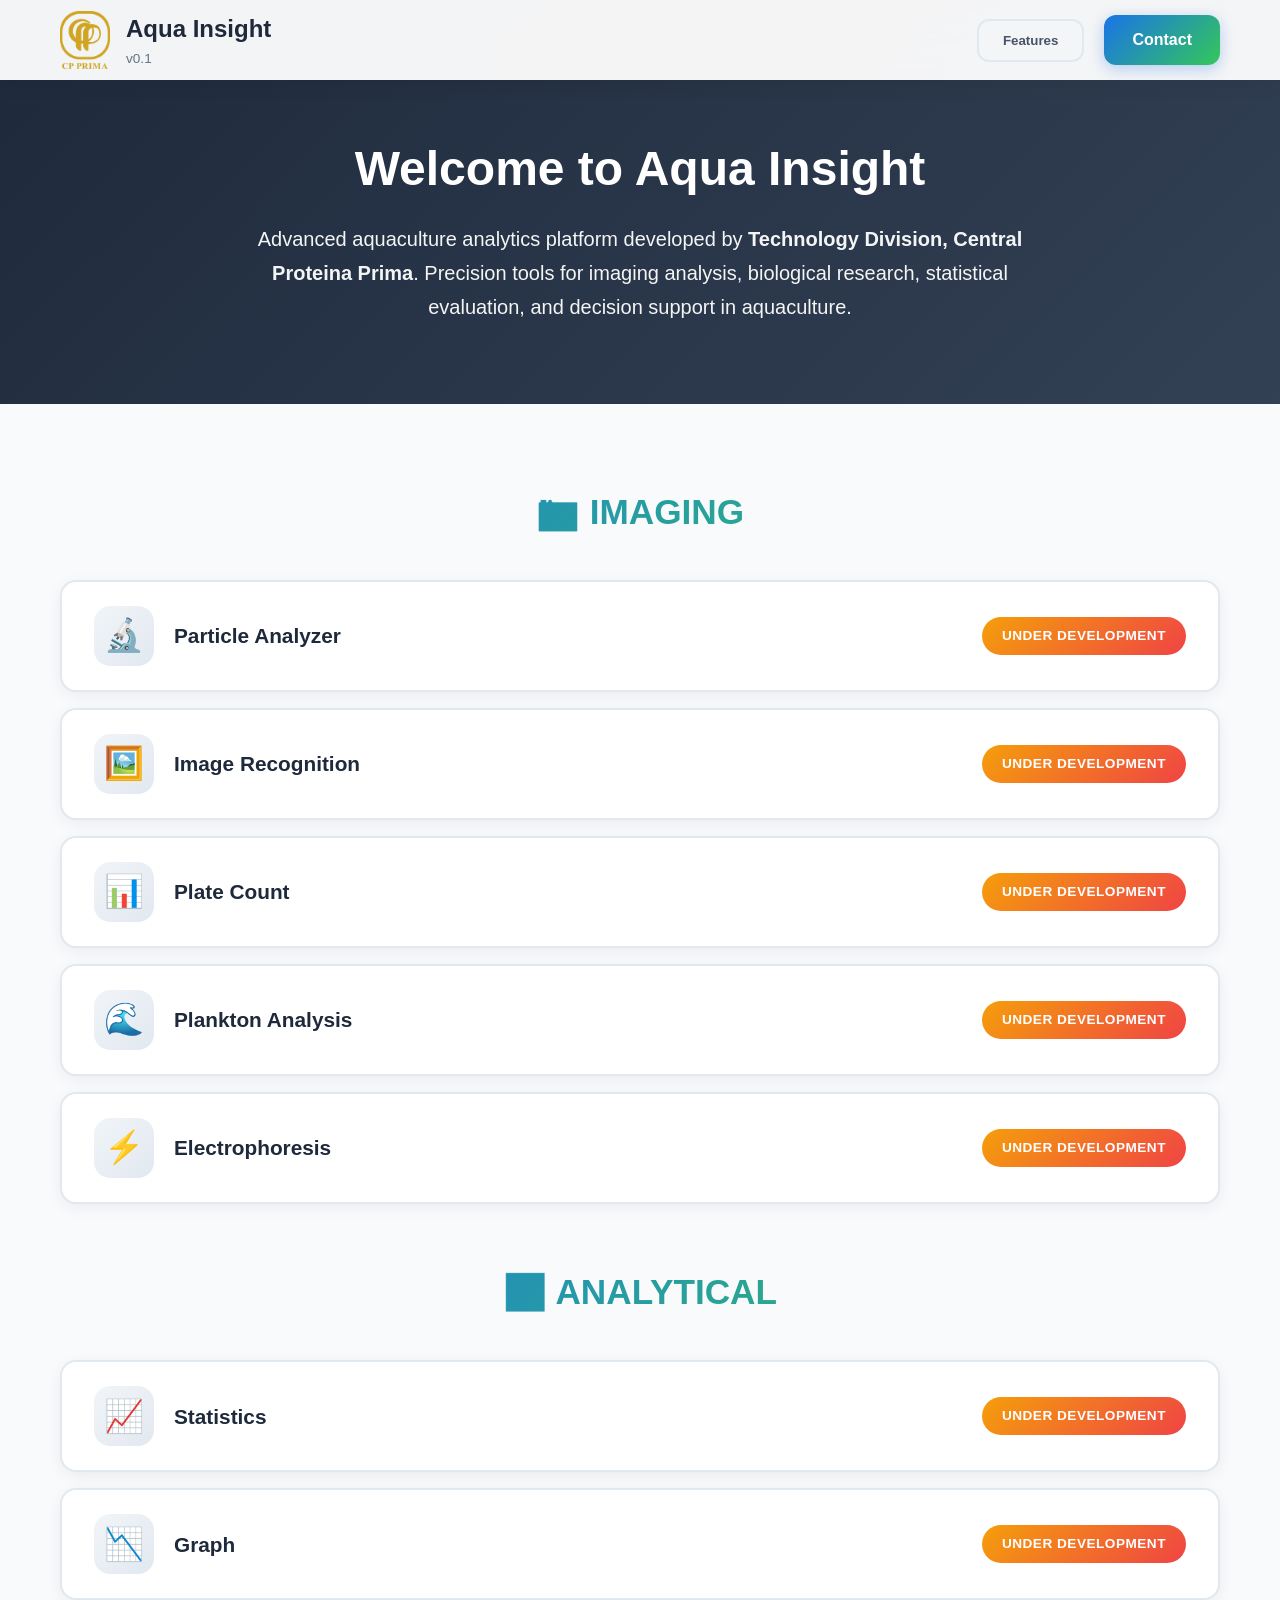
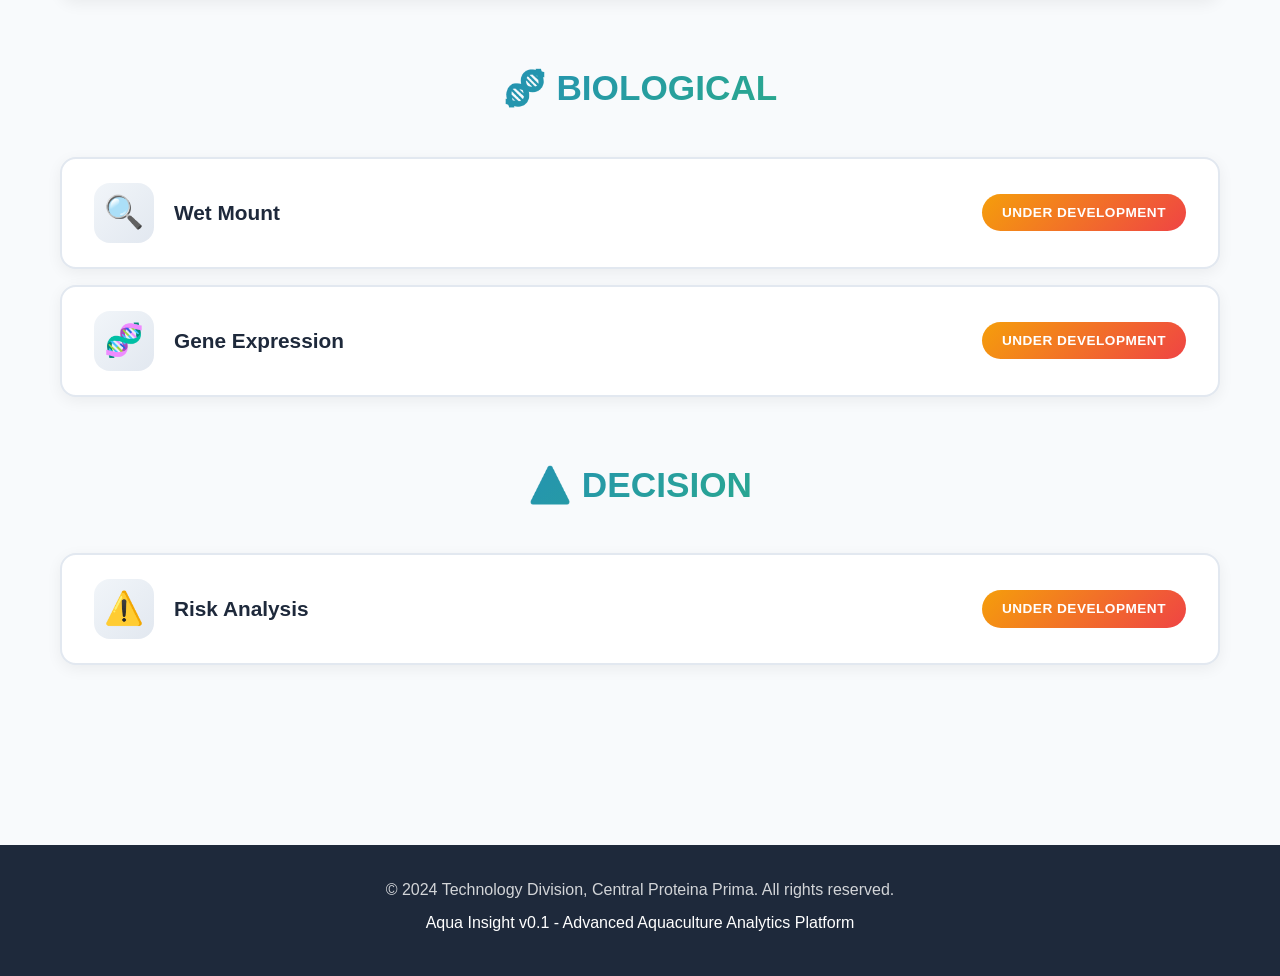
==== commit 043972e5: "Change contact link from email to contact page" ====
--- a/index.html
+++ b/index.html
@@ -30,7 +30,7 @@
                         <a href="#decision">Decision</a>
                     </div>
                 </div>
-                <a href="mailto:tech@centralproteina.com" class="contact-btn">Contact</a>
+                <a href="contact.html" class="contact-btn">Contact</a>
             </div>
         </div>
     </header>
--- a/css/style.css
+++ b/css/style.css
@@ -8,7 +8,7 @@
     font-family: 'Inter', -apple-system, BlinkMacSystemFont, sans-serif;
     line-height: 1.6;
     color: #2d3748;
-    overflow-x: hidden;
+    background: #f8fafc;
 }
 
 .container {
@@ -19,13 +19,12 @@
 
 /* Header */
 .header {
-    background: rgba(255, 255, 255, 0.95);
-    backdrop-filter: blur(20px);
+    background: white;
+    box-shadow: 0 2px 20px rgba(0,0,0,0.08);
     position: fixed;
     top: 0;
     width: 100%;
     z-index: 1000;
-    box-shadow: 0 2px 20px rgba(0,0,0,0.08);
 }
 
 .header .container {
@@ -33,245 +32,217 @@
     justify-content: space-between;
     align-items: center;
     padding: 1rem 20px;
-    height: 70px;
-}
-
-.logo {
-    display: flex;
-    align-items: center;
-    gap: 12px;
+    height: 80px;
+}
+
+.header-left {
+    display: flex;
+    align-items: center;
+    gap: 16px;
+}
+
+.logo-img {
+    width: 50px;
+    height: 58px;
+    object-fit: contain;
+}
+
+.system-info {
+    display: flex;
+    flex-direction: column;
+    gap: 0;
+}
+
+.system-name {
     font-size: 1.5rem;
     font-weight: 700;
-    color: #1a73e8;
-}
-
-.logo-img {
-    width: 40px;
-    height: 40px;
-    border-radius: 8px;
-    background: linear-gradient(135deg, #1a73e8, #34c759);
-}
-
-.header-info {
+    color: #1e293b;
+    margin: 0;
+}
+
+.system-version {
     font-size: 0.85rem;
     color: #64748b;
     font-weight: 500;
 }
 
-/* Hero Section */
-.hero {
-    padding: 140px 0 100px;
-    background: linear-gradient(135deg, #0f172a 0%, #1e293b 100%);
-    color: white;
+.header-right {
+    display: flex;
+    align-items: center;
+    gap: 20px;
+}
+
+/* Dropdown */
+.dropdown {
     position: relative;
-    overflow: hidden;
-}
-
-.hero::before {
-    content: '';
+    display: inline-block;
+}
+
+.dropdown-btn {
+    background: none;
+    border: 2px solid #e2e8f0;
+    padding: 0.75rem 1.5rem;
+    border-radius: 12px;
+    font-weight: 600;
+    color: #475569;
+    cursor: pointer;
+    transition: all 0.3s ease;
+}
+
+.dropdown-btn:hover {
+    background: #f1f5f9;
+    border-color: #1a73e8;
+    color: #1a73e8;
+}
+
+.dropdown-content {
+    display: none;
     position: absolute;
-    top: 0;
-    left: 0;
+    background: white;
+    min-width: 160px;
+    box-shadow: 0 10px 40px rgba(0,0,0,0.12);
+    border-radius: 12px;
+    z-index: 1001;
+    top: 100%;
     right: 0;
-    bottom: 0;
-    background: url('data:image/svg+xml,<svg xmlns="http://www.w3.org/2000/svg" viewBox="0 0 100 100"><defs><pattern id="grain" width="100" height="100" patternUnits="userSpaceOnUse"><circle cx="25" cy="25" r="1" fill="rgba(255,255,255,0.03)"/><circle cx="75" cy="75" r="0.5" fill="rgba(255,255,255,0.02)"/></pattern></defs><rect width="100" height="100" fill="url(%23grain)"/></svg>');
-    pointer-events: none;
-}
-
-.hero-content {
+    border: 1px solid #e2e8f0;
+}
+
+.dropdown-content a {
+    color: #475569;
+    padding: 1rem 1.5rem;
+    text-decoration: none;
+    display: block;
+    font-weight: 500;
+    transition: all 0.3s ease;
+}
+
+.dropdown-content a:hover {
+    background: #f1f5f9;
+    color: #1a73e8;
+}
+
+.dropdown:hover .dropdown-content {
+    display: block;
+}
+
+.contact-btn {
+    background: linear-gradient(135deg, #1a73e8, #34c759);
+    color: white;
+    padding: 0.75rem 1.75rem;
+    border-radius: 12px;
+    text-decoration: none;
+    font-weight: 600;
+    transition: all 0.3s ease;
+    box-shadow: 0 4px 15px rgba(26, 115, 232, 0.3);
+}
+
+.contact-btn:hover {
+    transform: translateY(-2px);
+    box-shadow: 0 8px 25px rgba(26, 115, 232, 0.4);
+}
+
+/* Welcome Section */
+.welcome {
+    padding: 140px 0 80px;
+    background: linear-gradient(135deg, #1e293b 0%, #334155 100%);
+    color: white;
     text-align: center;
 }
 
-.hero-title {
-    font-size: clamp(2.5rem, 5vw, 4rem);
+.welcome-title {
+    font-size: clamp(2rem, 5vw, 3rem);
     font-weight: 700;
     margin-bottom: 1.5rem;
-    line-height: 1.1;
-}
-
-.gradient-text {
-    background: linear-gradient(135deg, #34c759, #1a73e8);
+    line-height: 1.2;
+}
+
+.welcome-text {
+    font-size: 1.25rem;
+    max-width: 800px;
+    margin: 0 auto;
+    opacity: 0.95;
+    line-height: 1.7;
+}
+
+/* Features Section */
+.features {
+    padding: 80px 0 120px;
+    background: #f8fafc;
+}
+
+.category-section {
+    margin-bottom: 60px;
+}
+
+.category-header {
+    text-align: center;
+    margin-bottom: 40px;
+}
+
+.category-header h3 {
+    font-size: 2.2rem;
+    font-weight: 700;
+    background: linear-gradient(135deg, #1a73e8, #34c759);
     -webkit-background-clip: text;
     -webkit-text-fill-color: transparent;
     background-clip: text;
-}
-
-.hero-subtitle {
-    font-size: 1.25rem;
-    max-width: 600px;
-    margin: 0 auto 3rem;
-    opacity: 0.9;
-}
-
-.hero-stats {
-    display: flex;
+    margin: 0;
+}
+
+.features-list {
+    display: flex;
+    flex-direction: column;
+    gap: 16px;
+}
+
+.feature-btn {
+    display: flex;
+    align-items: center;
+    justify-content: space-between;
+    background: white;
+    padding: 1.5rem 2rem;
+    border-radius: 16px;
+    text-decoration: none;
+    color: inherit;
+    border: 2px solid #e2e8f0;
+    transition: all 0.3s ease;
+    box-shadow: 0 4px 15px rgba(0,0,0,0.06);
+    min-height: 80px;
+}
+
+.feature-btn:hover {
+    transform: translateY(-4px);
+    border-color: #1a73e8;
+    box-shadow: 0 12px 40px rgba(26, 115, 232, 0.15);
+}
+
+.feature-icon {
+    font-size: 2rem;
+    width: 60px;
+    height: 60px;
+    display: flex;
+    align-items: center;
     justify-content: center;
-    gap: 4rem;
-    flex-wrap: wrap;
-}
-
-.stat {
-    text-align: center;
-}
-
-.stat-number {
-    display: block;
-    font-size: 2.5rem;
-    font-weight: 700;
-    background: linear-gradient(135deg, #34c759, #1a73e8);
-    -webkit-background-clip: text;
-    -webkit-text-fill-color: transparent;
-    background-clip: text;
-}
-
-.stat-label {
-    font-size: 0.9rem;
-    color: #94a3b8;
-    font-weight: 500;
-}
-
-/* Features Section */
-.features {
-    padding: 100px 0;
-    background: #f8fafc;
-}
-
-.section-title {
-    font-size: 2.5rem;
-    font-weight: 700;
-    text-align: center;
-    margin-bottom: 1rem;
-    background: linear-gradient(135deg, #1e293b, #334155);
-    -webkit-background-clip: text;
-    -webkit-text-fill-color: transparent;
-    background-clip: text;
-}
-
-.section-subtitle {
-    text-align: center;
-    font-size: 1.2rem;
-    color: #64748b;
-    margin-bottom: 4rem;
-    max-width: 600px;
-    margin-left: auto;
-    margin-right: auto;
-}
-
-.features-grid {
-    display: grid;
-    grid-template-columns: repeat(auto-fit, minmax(350px, 1fr));
-    gap: 2rem;
-}
-
-.feature-category {
-    background: white;
-    border-radius: 20px;
-    padding: 2rem;
-    box-shadow: 0 10px 40px rgba(0,0,0,0.08);
-    border: 1px solid rgba(255,255,255,0.2);
-    transition: all 0.3s ease;
-}
-
-.feature-category:hover {
-    transform: translateY(-5px);
-    box-shadow: 0 20px 60px rgba(0,0,0,0.12);
-}
-
-.category-header {
-    margin-bottom: 2rem;
-}
-
-.category-header h3 {
-    font-size: 1.5rem;
-    font-weight: 700;
-    color: #1e293b;
-    margin-bottom: 0.5rem;
-}
-
-.category-line {
-    height: 3px;
-    background: linear-gradient(90deg, #34c759, #1a73e8);
-    border-radius: 2px;
-    width: 60px;
-}
-
-.feature-cards {
-    display: flex;
-    flex-direction: column;
-    gap: 1rem;
-}
-
-.feature-card {
-    display: flex;
-    align-items: flex-start;
-    gap: 1rem;
-    padding: 1.5rem;
-    border-radius: 12px;
-    background: #f1f5f9;
-    border: 1px solid #e2e8f0;
-    cursor: pointer;
-    transition: all 0.3s ease;
-    position: relative;
-    overflow: hidden;
-}
-
-.feature-card::before {
-    content: '';
-    position: absolute;
-    top: 0;
-    left: 0;
-    right: 0;
-    height: 3px;
-    background: linear-gradient(90deg, #34c759, #1a73e8);
-    transform: scaleX(0);
-    transition: transform 0.3s ease;
-}
-
-.feature-card:hover {
-    background: white;
-    box-shadow: 0 10px 30px rgba(0,0,0,0.1);
-    transform: translateX(10px);
-}
-
-.feature-card:hover::before {
-    transform: scaleX(1);
-}
-
-.feature-icon {
-    font-size: 1.8rem;
-    width: 50px;
-    height: 50px;
-    display: flex;
-    align-items: center;
-    justify-content: center;
-    background: linear-gradient(135deg, #34c759, #1a73e8);
-    color: white;
-    border-radius: 12px;
+    background: linear-gradient(135deg, #f1f5f9, #e2e8f0);
+    border-radius: 16px;
     flex-shrink: 0;
 }
 
-.feature-card h4 {
-    font-size: 1.1rem;
+.feature-title {
+    font-size: 1.3rem;
     font-weight: 600;
     color: #1e293b;
-    margin-bottom: 0.5rem;
-}
-
-.feature-card p {
-    font-size: 0.9rem;
-    color: #64748b;
-    line-height: 1.5;
-}
-
-.under-dev {
-    position: absolute;
-    top: 1rem;
-    right: 1rem;
+    flex: 1;
+    margin-left: 20px;
+}
+
+.feature-status {
     background: linear-gradient(135deg, #f59e0b, #ef4444);
     color: white;
-    padding: 0.25rem 0.75rem;
-    border-radius: 20px;
-    font-size: 0.75rem;
+    padding: 0.5rem 1.25rem;
+    border-radius: 25px;
+    font-size: 0.85rem;
     font-weight: 600;
     text-transform: uppercase;
     letter-spacing: 0.5px;
@@ -281,135 +252,66 @@
 .footer {
     background: #1e293b;
     color: white;
-    padding: 3rem 0 1.5rem;
+    padding: 2rem 0;
 }
 
 .footer-content {
-    display: flex;
-    justify-content: space-between;
-    align-items: center;
-    flex-wrap: wrap;
-    gap: 2rem;
-}
-
-.footer-logo {
-    font-size: 1.5rem;
-    font-weight: 700;
-    background: linear-gradient(135deg, #34c759, #1a73e8);
-    -webkit-background-clip: text;
-    -webkit-text-fill-color: transparent;
-    background-clip: text;
+    text-align: center;
 }
 
 .footer-info p {
+    margin-bottom: 0.5rem;
     opacity: 0.8;
-    font-size: 0.9rem;
-}
-
-/* Modal */
-.modal {
-    display: none;
-    position: fixed;
-    z-index: 2000;
-    left: 0;
-    top: 0;
-    width: 100%;
-    height: 100%;
-    background-color: rgba(0,0,0,0.5);
-    backdrop-filter: blur(5px);
-}
-
-.modal-content {
-    background-color: white;
-    margin: 10% auto;
-    padding: 0;
-    border-radius: 20px;
-    width: 90%;
-    max-width: 500px;
-    max-height: 80vh;
-    overflow: hidden;
-    box-shadow: 0 25px 70px rgba(0,0,0,0.3);
-    animation: modalSlideIn 0.3s ease;
-}
-
-@keyframes modalSlideIn {
-    from {
-        opacity: 0;
-        transform: translateY(-50px) scale(0.9);
-    }
-    to {
-        opacity: 1;
-        transform: translateY(0) scale(1);
-    }
-}
-
-.modal-header {
-    background: linear-gradient(135deg, #1e293b, #334155);
-    color: white;
-    padding: 1.5rem 2rem;
-    display: flex;
-    justify-content: space-between;
-    align-items: center;
-}
-
-.modal-header h3 {
-    font-size: 1.3rem;
-    font-weight: 600;
-}
-
-.close {
-    font-size: 2rem;
-    cursor: pointer;
-    color: #94a3b8;
-    transition: color 0.3s ease;
-}
-
-.close:hover {
-    color: white;
-}
-
-.modal-body {
-    padding: 2rem;
-    text-align: center;
-}
-
-.modal-body p {
-    font-size: 1.1rem;
-    margin-bottom: 1rem;
-    color: #1e293b;
-}
-
-/* Responsive Design */
+}
+
+.footer-info p:last-child {
+    font-weight: 500;
+    opacity: 1;
+}
+
+/* Responsive */
 @media (max-width: 768px) {
     .header .container {
+        flex-direction: column;
+        gap: 1rem;
         padding: 1rem;
-    }
-    
-    .hero {
-        padding: 120px 0 60px;
-    }
-    
-    .hero-stats {
-        gap: 2rem;
-    }
-    
-    .features {
-        padding: 60px 0;
-    }
-    
-    .features-grid {
-        grid-template-columns: 1fr;
-        gap: 1.5rem;
-    }
-    
-    .feature-category {
-        padding: 1.5rem;
-    }
-    
-    .footer-content {
+        height: auto;
+    }
+    
+    .header-right {
+        flex-direction: column;
+        width: 100%;
+        gap: 12px;
+    }
+    
+    .dropdown-btn, .contact-btn {
+        width: 100%;
+        justify-content: center;
+    }
+    
+    .welcome {
+        padding: 160px 0 60px;
+    }
+    
+    .welcome-title {
+        font-size: 2rem;
+    }
+    
+    .welcome-text {
+        font-size: 1.1rem;
+        padding: 0 10px;
+    }
+    
+    .feature-btn {
+        padding: 1.25rem;
         flex-direction: column;
         text-align: center;
-        gap: 1rem;
+        gap: 12px;
+    }
+    
+    .feature-title {
+        margin-left: 0;
+        order: -1;
     }
 }
 
@@ -418,268 +320,48 @@
         padding: 0 15px;
     }
     
-    .hero-title {
-        font-size: 2.2rem;
-    }
-    
-    .section-title {
-        font-size: 2rem;
-    }
-}
-/* Tambahkan di akhir file css/style.css */
-
-/* Under Development Page */
-.under-dev-page {
-    background: linear-gradient(135deg, #f1f5f9 0%, #e2e8f0 100%);
-}
-
-.logo-placeholder {
-    width: 40px;
-    height: 40px;
-    border-radius: 8px;
+    .logo-img {
+        width: 40px;
+        height: 46px;
+    }
+}
+
+/* Additional styles for JS features */
+.dropdown-content a.active {
+    background: linear-gradient(135deg, #1a73e8, #34c759) !important;
+    color: white !important;
+}
+
+.back-to-top {
+    position: fixed;
+    bottom: 30px;
+    right: 30px;
     background: linear-gradient(135deg, #1a73e8, #34c759);
-    display: flex;
-    align-items: center;
-    justify-content: center;
-    font-weight: 700;
-    color: white;
-    font-size: 1rem;
-}
-
-.under-dev-hero {
-    min-height: 100vh;
-    display: flex;
-    align-items: center;
-    padding: 140px 0 100px;
-    background: linear-gradient(135deg, #667eea 0%, #764ba2 100%);
-    position: relative;
-    overflow: hidden;
-}
-
-.under-dev-hero::before {
-    content: '';
-    position: absolute;
-    top: 0;
-    left: 0;
-    right: 0;
-    bottom: 0;
-    background: radial-gradient(circle at 20% 80%, rgba(120, 119, 198, 0.3) 0%, transparent 50%),
-                radial-gradient(circle at 80% 20%, rgba(255, 119, 198, 0.3) 0%, transparent 50%);
-    pointer-events: none;
-}
-
-.under-dev-content {
-    text-align: center;
-    max-width: 800px;
-    margin: 0 auto;
-    position: relative;
-    z-index: 2;
-}
-
-.under-dev-icon {
-    font-size: 6rem;
-    margin-bottom: 2rem;
-    filter: drop-shadow(0 10px 20px rgba(0,0,0,0.2));
-}
-
-.under-dev-title {
-    font-size: clamp(2.5rem, 6vw, 4rem);
-    font-weight: 800;
-    background: linear-gradient(135deg, #ffffff, #f8fafc);
-    -webkit-background-clip: text;
-    -webkit-text-fill-color: transparent;
-    background-clip: text;
-    margin-bottom: 1.5rem;
-    line-height: 1.1;
-}
-
-.under-dev-subtitle {
-    font-size: 1.3rem;
-    color: rgba(255,255,255,0.95);
-    margin-bottom: 4rem;
-    max-width: 600px;
-    margin-left: auto;
-    margin-right: auto;
-    line-height: 1.6;
-}
-
-.dev-progress {
-    background: rgba(255,255,255,0.15);
-    backdrop-filter: blur(20px);
-    border-radius: 20px;
-    padding: 2.5rem;
-    margin-bottom: 4rem;
-    border: 1px solid rgba(255,255,255,0.2);
-}
-
-.progress-item {
-    margin-bottom: 2rem;
-}
-
-.progress-label {
-    font-weight: 600;
-    color: white;
-    margin-bottom: 0.75rem;
-    font-size: 1rem;
-}
-
-.progress-bar {
-    height: 8px;
-    background: rgba(255,255,255,0.2);
-    border-radius: 4px;
-    overflow: hidden;
-}
-
-.progress-fill {
-    height: 100%;
-    border-radius: 4px;
-    transition: width 2s ease-in-out;
-}
-
-.design-fill {
-    background: linear-gradient(90deg, #10b981, #34d399);
-    width: 90%;
-    animation: fillDesign 2s ease-out;
-}
-
-.backend-fill {
-    background: linear-gradient(90deg, #3b82f6, #60a5fa);
-    width: 60%;
-    animation: fillBackend 2s ease-out 0.3s both;
-}
-
-.ai-fill {
-    background: linear-gradient(90deg, #8b5cf6, #a78bfa);
-    width: 40%;
-    animation: fillAI 2s ease-out 0.6s both;
-}
-
-.testing-fill {
-    background: linear-gradient(90deg, #f59e0b, #fbbf24);
-    width: 20%;
-    animation: fillTesting 2s ease-out 1s both;
-}
-
-@keyframes fillDesign {
-    from { width: 0; }
-}
-
-@keyframes fillBackend {
-    from { width: 0; }
-}
-
-@keyframes fillAI {
-    from { width: 0; }
-}
-
-@keyframes fillTesting {
-    from { width: 0; }
-}
-
-.feature-preview {
-    background: rgba(255,255,255,0.1);
-    backdrop-filter: blur(20px);
-    border-radius: 16px;
-    padding: 2.5rem;
-    margin-bottom: 4rem;
-    border: 1px solid rgba(255,255,255,0.2);
-}
-
-.feature-preview h3 {
-    color: white;
-    font-size: 1.4rem;
-    font-weight: 700;
-    margin-bottom: 1.5rem;
-}
-
-.feature-preview ul {
-    list-style: none;
-    text-align: left;
-}
-
-.feature-preview li {
-    color: rgba(255,255,255,0.9);
-    padding: 0.75rem 0;
-    padding-left: 2rem;
-    position: relative;
-    font-weight: 500;
-}
-
-.feature-preview li::before {
-    content: '';
-    position: absolute;
-    left: 0;
-    top: 50%;
-    transform: translateY(-50%);
-    width: 12px;
-    height: 12px;
-    background: #10b981;
+    color: white;
+    border: none;
+    width: 60px;
+    height: 60px;
     border-radius: 50%;
-}
-
-.cta-section {
-    display: flex;
-    flex-direction: column;
-    align-items: center;
-    gap: 2rem;
-}
-
-.btn-back {
-    display: inline-flex;
-    align-items: center;
-    gap: 0.75rem;
-    background: rgba(255,255,255,0.2);
-    backdrop-filter: blur(20px);
-    color: white;
-    padding: 1rem 2.5rem;
-    border-radius: 50px;
-    text-decoration: none;
-    font-weight: 600;
-    font-size: 1.1rem;
-    border: 2px solid rgba(255,255,255,0.3);
-    transition: all 0.3s ease;
-    box-shadow: 0 10px 30px rgba(0,0,0,0.2);
-}
-
-.btn-back:hover {
-    background: rgba(255,255,255,0.3);
-    transform: translateY(-2px);
-    box-shadow: 0 15px 40px rgba(0,0,0,0.3);
-}
-
-.notify-section {
-    color: rgba(255,255,255,0.8);
-}
-
-.notify-placeholder {
-    background: rgba(255,255,255,0.1);
-    border: 2px dashed rgba(255,255,255,0.3);
-    border-radius: 12px;
-    padding: 1.5rem;
-    margin-top: 1rem;
-    font-style: italic;
-}
-
-/* Update modal untuk konsistensi (opsional) */
-.modal-content {
-    animation: none;
+    font-size: 1.5rem;
+    cursor: pointer;
+    opacity: 0;
+    visibility: hidden;
+    transition: all 0.3s ease;
+    z-index: 1000;
+    box-shadow: 0 4px 20px rgba(26, 115, 232, 0.4);
+}
+
+.back-to-top:hover {
+    transform: scale(1.1);
+    box-shadow: 0 8px 30px rgba(26, 115, 232, 0.6);
 }
 
 @media (max-width: 768px) {
-    .under-dev-hero {
-        padding: 120px 0 60px;
-        text-align: center;
-    }
-    
-    .dev-progress {
-        padding: 2rem;
-    }
-    
-    .cta-section {
-        gap: 1.5rem;
-    }
-    
-    .feature-preview {
-        padding: 2rem;
-    }
-}
+    .back-to-top {
+        bottom: 20px;
+        right: 20px;
+        width: 50px;
+        height: 50px;
+        font-size: 1.2rem;
+    }
+}
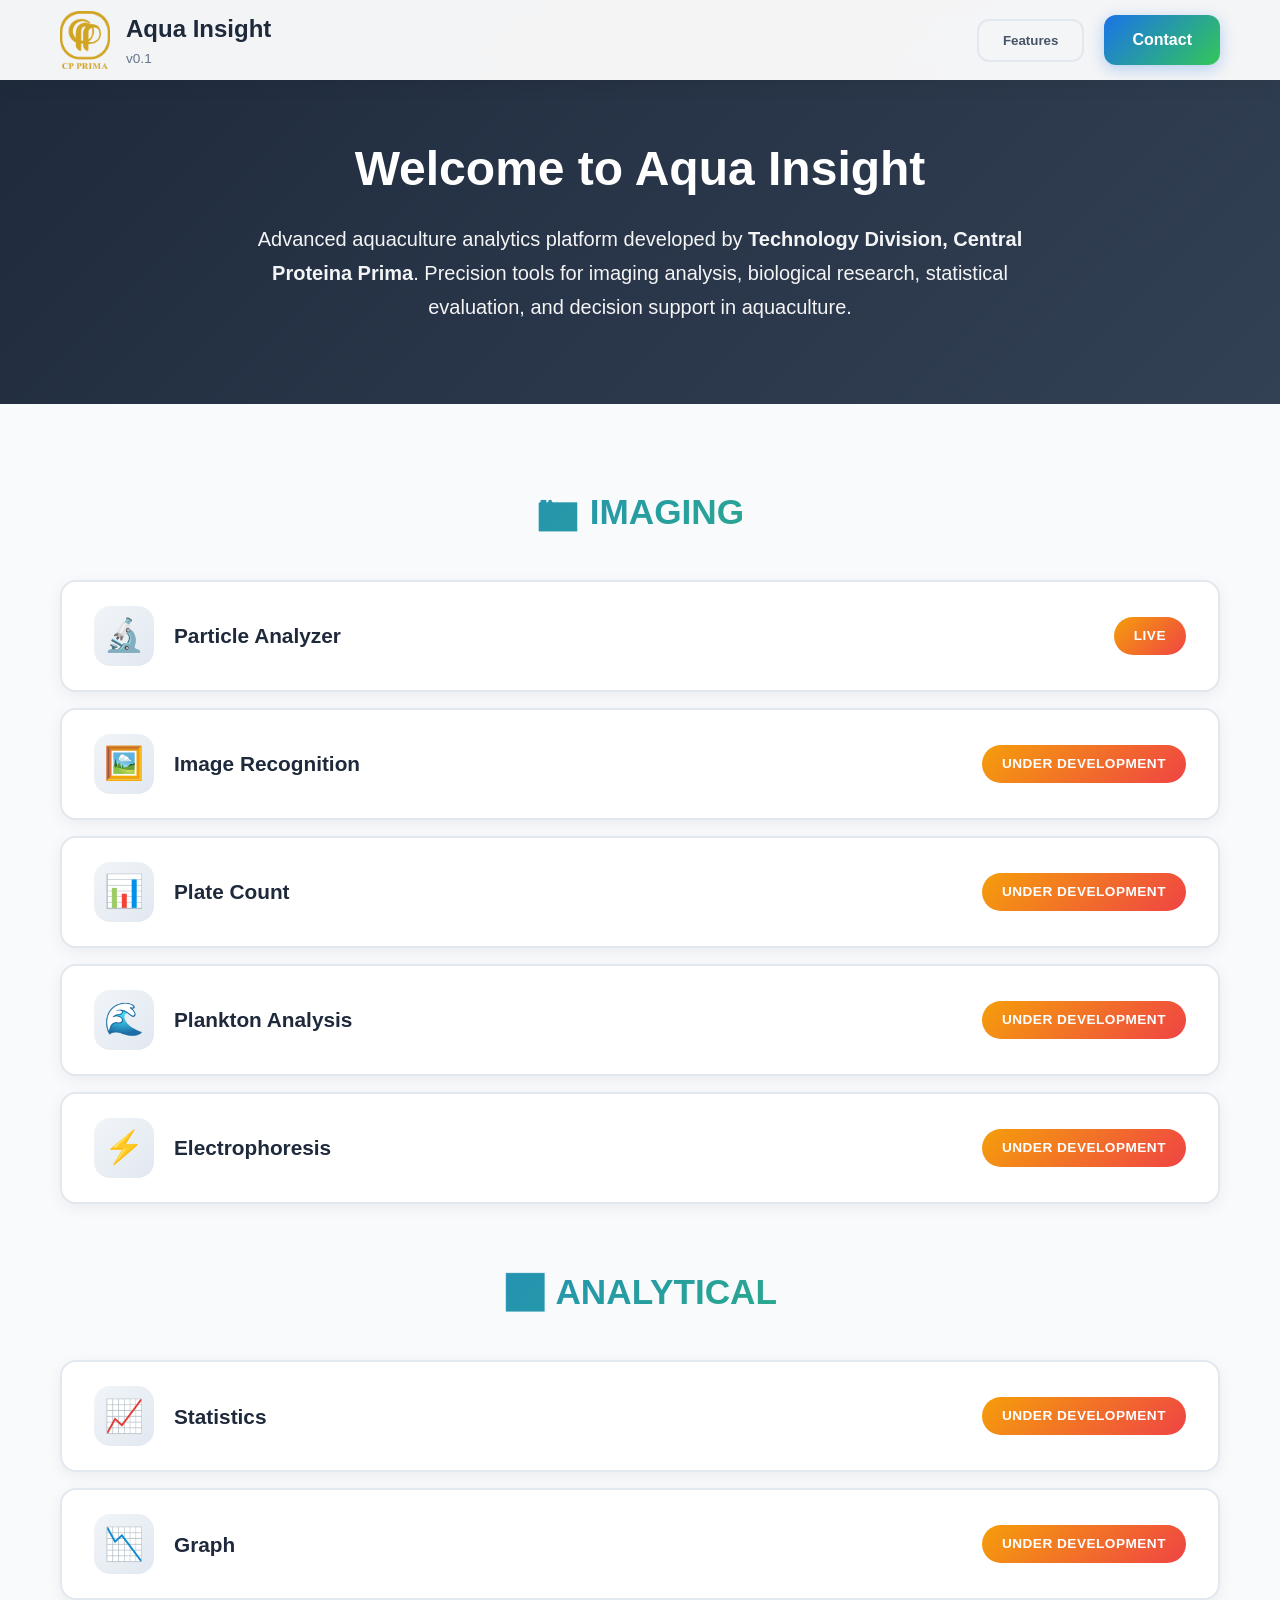
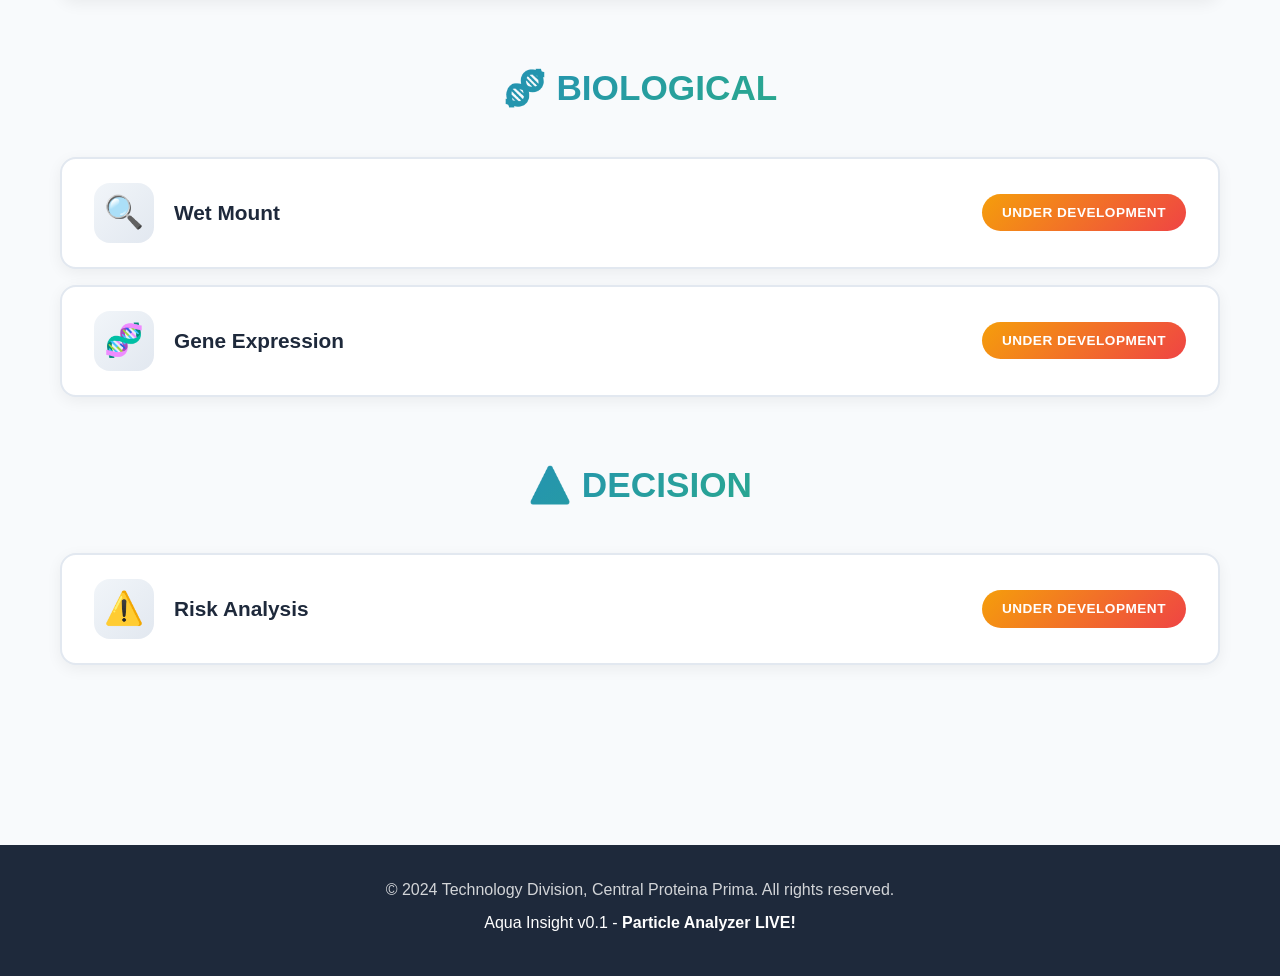
==== commit 8b82ad64: "Update Particle Analyzer status to LIVE in index.html" ====
--- a/index.html
+++ b/index.html
@@ -58,11 +58,13 @@
                     <h3>📷 IMAGING</h3>
                 </div>
                 <div class="features-list">
-                    <a href="under-development.html?feature=Particle Analyzer" class="feature-btn">
+                    <!-- ✅ PARTICLE ANALYZER - LIVE! -->
+                    <a href="features/particle-analyzer/" class="feature-btn live-feature">
                         <span class="feature-icon">🔬</span>
                         <span class="feature-title">Particle Analyzer</span>
-                        <span class="feature-status">Under Development</span>
+                        <span class="feature-status live">LIVE</span>
                     </a>
+                    
                     <a href="under-development.html?feature=Image Recognition" class="feature-btn">
                         <span class="feature-icon">🖼️</span>
                         <span class="feature-title">Image Recognition</span>
@@ -143,7 +145,7 @@
             <div class="footer-content">
                 <div class="footer-info">
                     <p>&copy; 2024 Technology Division, Central Proteina Prima. All rights reserved.</p>
-                    <p>Aqua Insight v0.1 - Advanced Aquaculture Analytics Platform</p>
+                    <p>Aqua Insight v0.1 - <strong>Particle Analyzer LIVE!</strong></p>
                 </div>
             </div>
         </div>
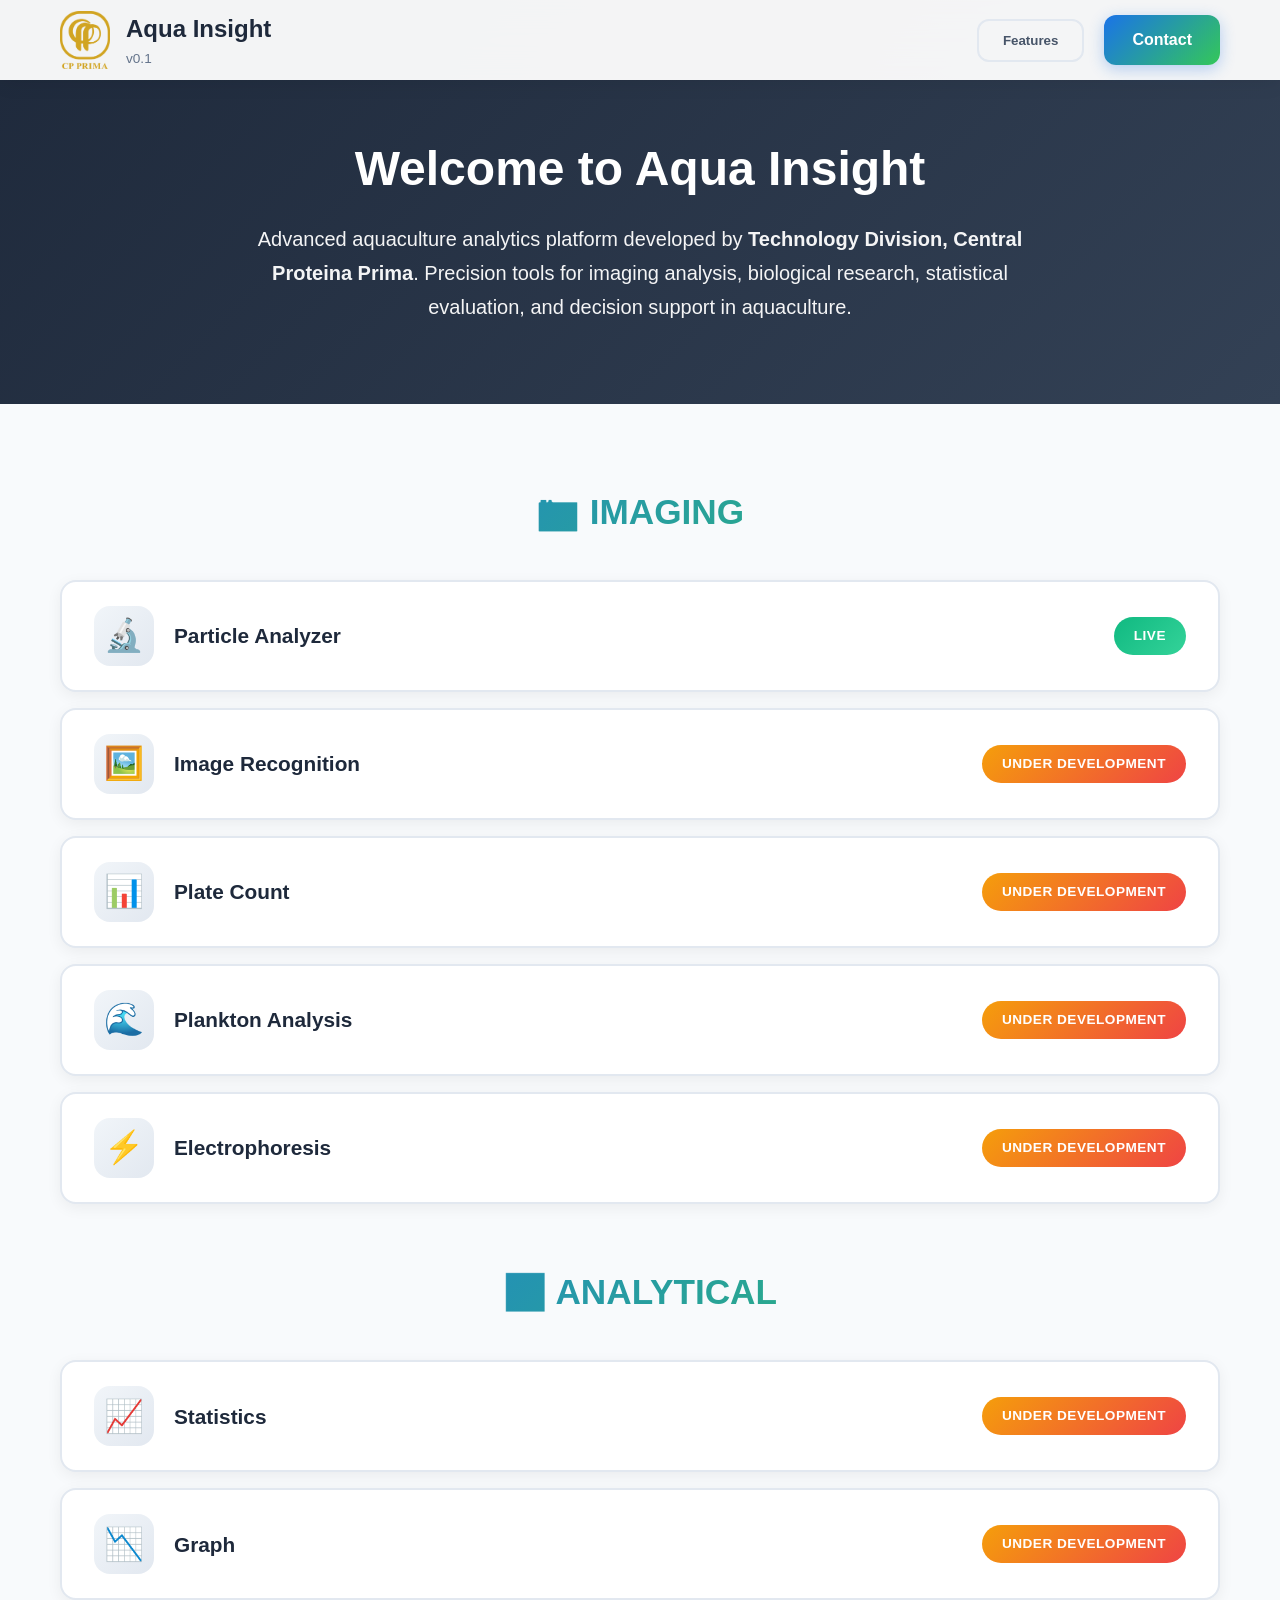
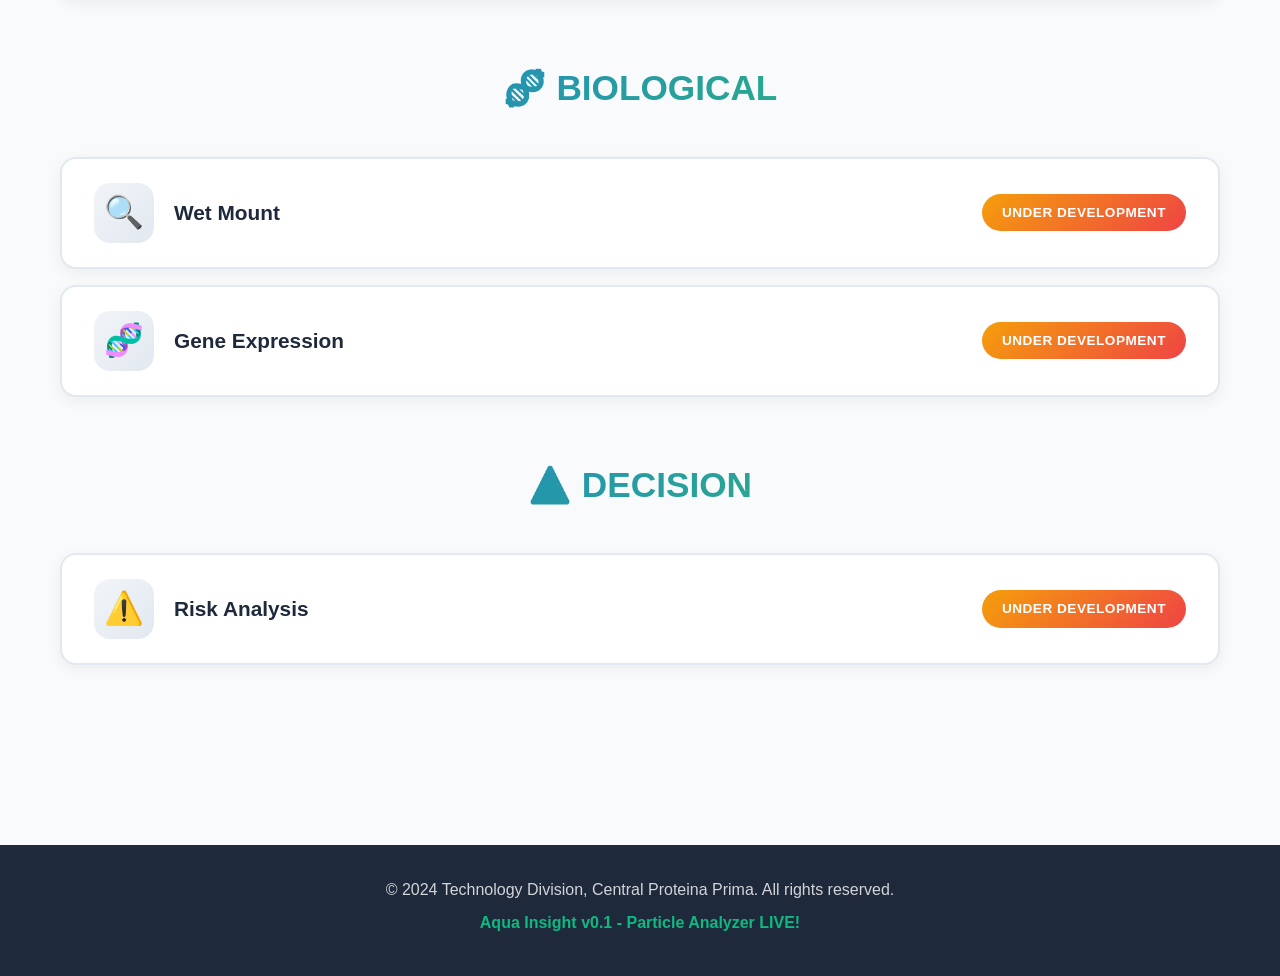
==== commit d568efc2: "Update link for Particle Analyzer feature" ====
--- a/index.html
+++ b/index.html
@@ -59,7 +59,7 @@
                 </div>
                 <div class="features-list">
                     <!-- ✅ PARTICLE ANALYZER - LIVE! -->
-                    <a href="features/particle-analyzer/" class="feature-btn live-feature">
+                    <a href="features/particle-analyzer/particle-analyzer.html" class="feature-btn live-feature">
                         <span class="feature-icon">🔬</span>
                         <span class="feature-title">Particle Analyzer</span>
                         <span class="feature-status live">LIVE</span>
--- a/css/style.css
+++ b/css/style.css
@@ -365,3 +365,20 @@
         font-size: 1.2rem;
     }
 }
+
+/* LIVE Feature Badge */
+.live-feature .feature-status {
+    background: linear-gradient(135deg, #10b981, #34d399) !important;
+    animation: pulse 2s infinite;
+}
+
+@keyframes pulse {
+    0% { box-shadow: 0 0 0 0 rgba(16, 185, 129, 0.7); }
+    70% { box-shadow: 0 0 0 10px rgba(16, 185, 129, 0); }
+    100% { box-shadow: 0 0 0 0 rgba(16, 185, 129, 0); }
+}
+
+.footer-info p:last-child {
+    font-weight: 600;
+    color: #10b981;
+}
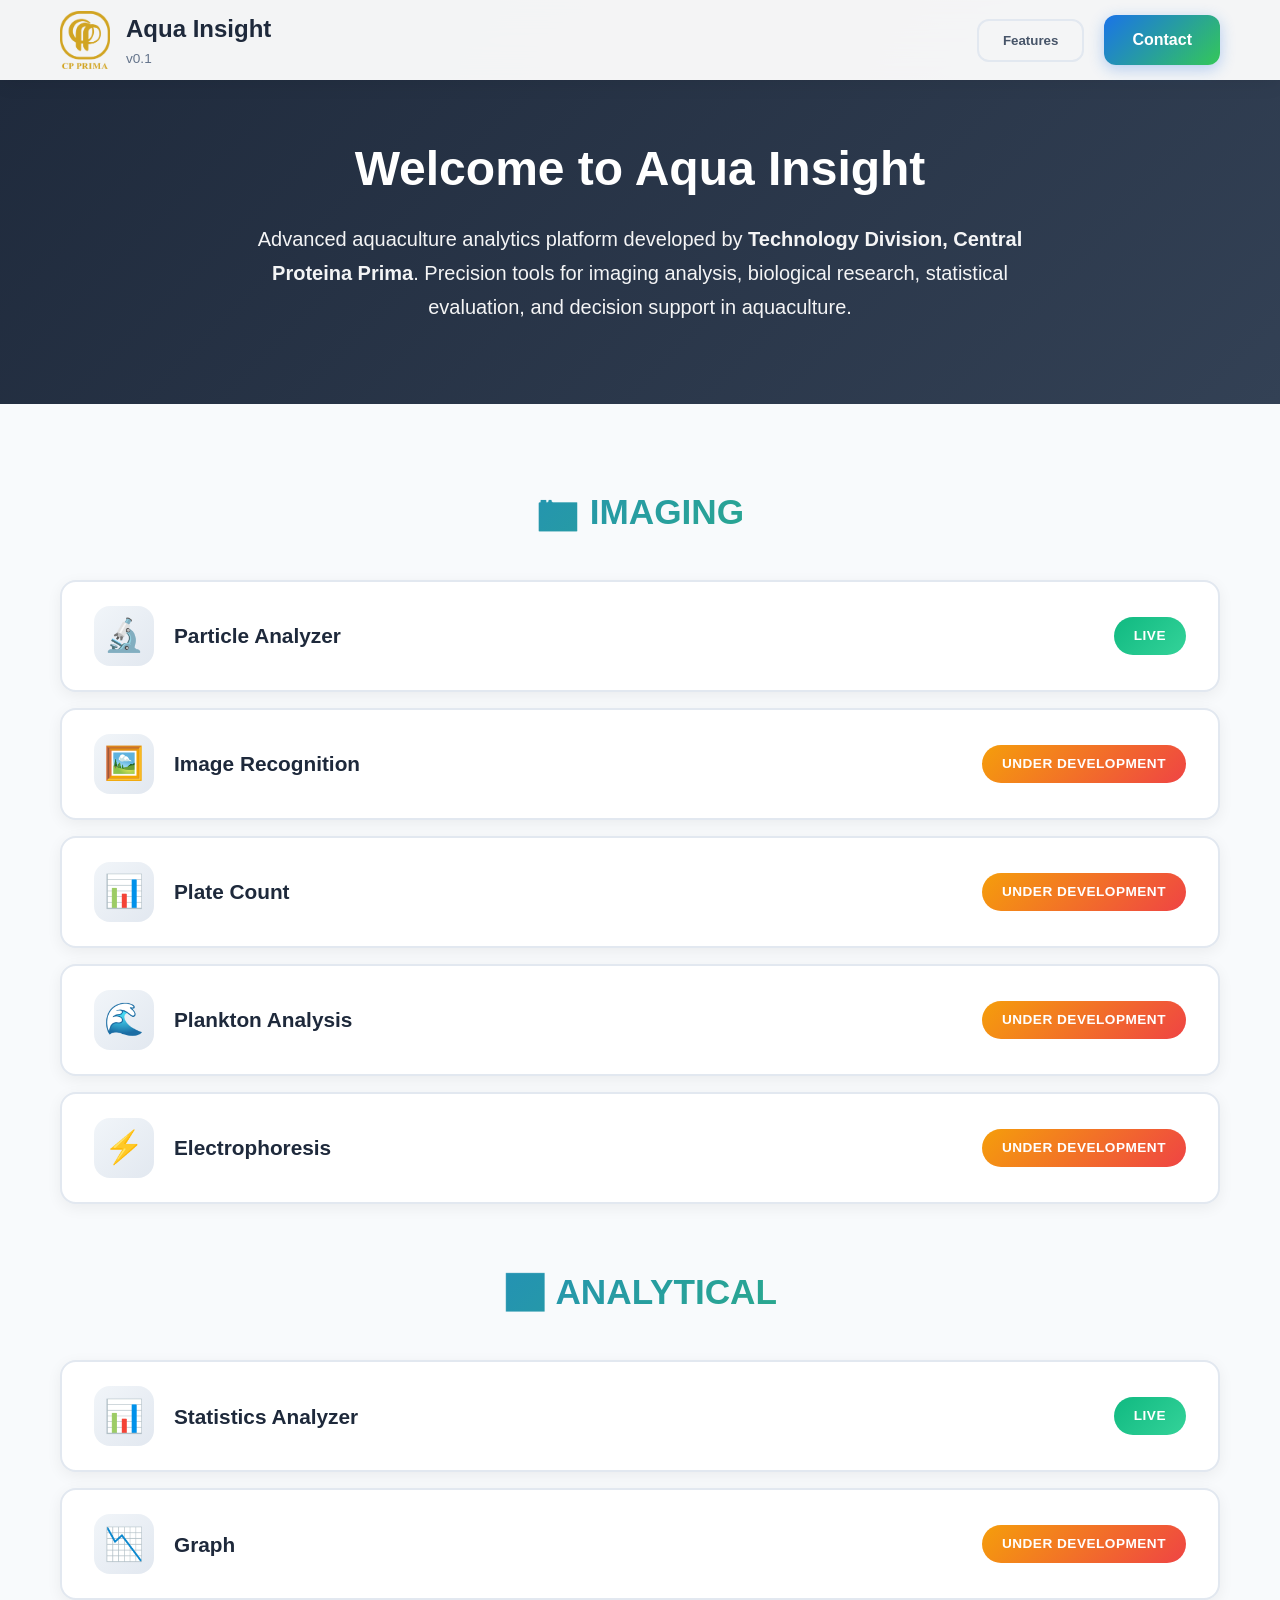
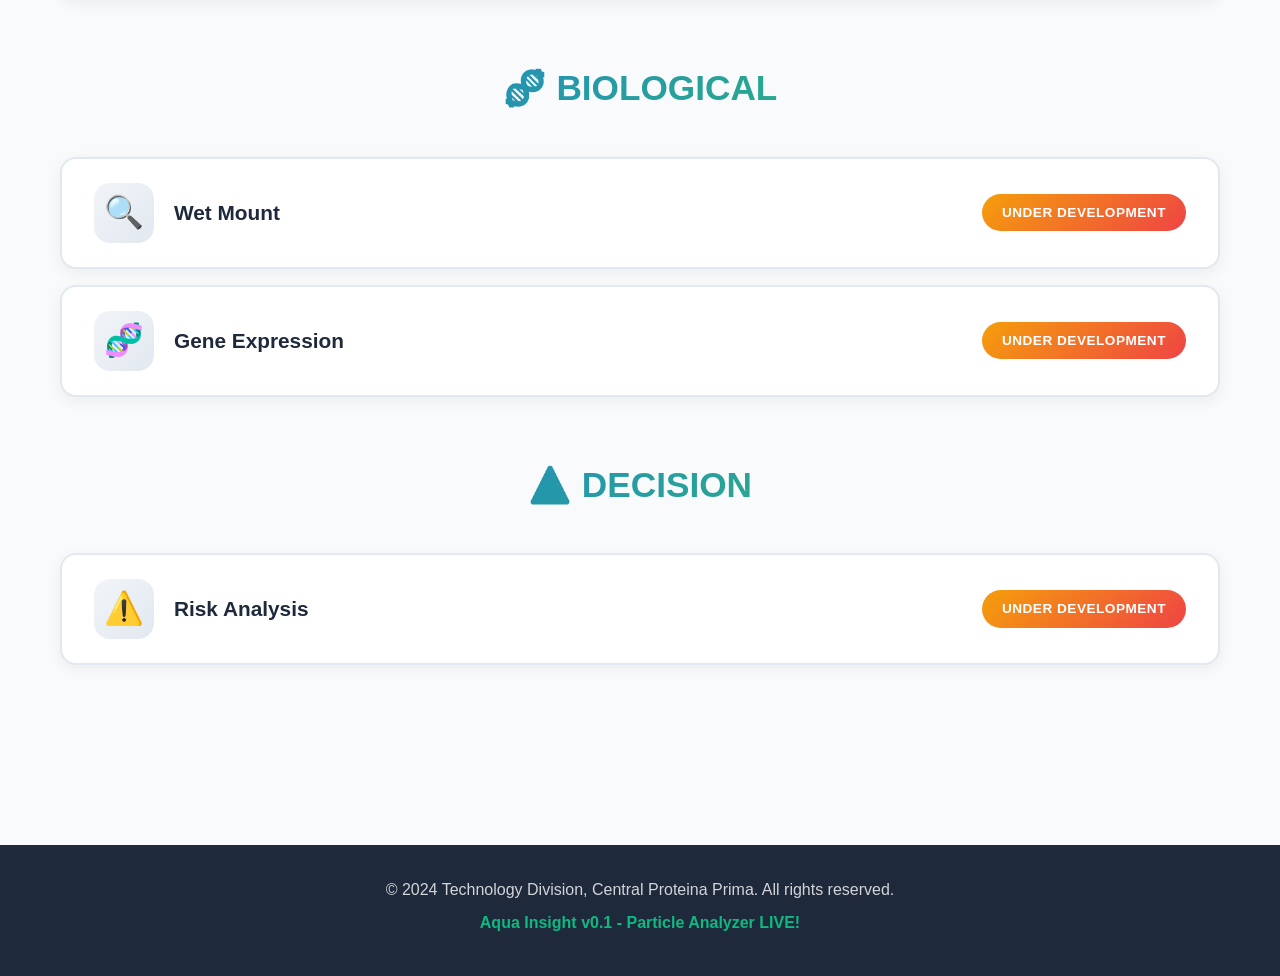
==== commit f597c2ed: "Change Statistics feature link and status Updated link and status for the Statistics feature." ====
--- a/index.html
+++ b/index.html
@@ -59,7 +59,7 @@
                 </div>
                 <div class="features-list">
                     <!-- ✅ PARTICLE ANALYZER - LIVE! -->
-                    <a href="features/particle-analyzer/particle-analyzer.html" class="feature-btn live-feature">
+                        <a href="features/particle-analyzer/particle-analyzer.html" class="feature-btn live-feature">
                         <span class="feature-icon">🔬</span>
                         <span class="feature-title">Particle Analyzer</span>
                         <span class="feature-status live">LIVE</span>
@@ -93,10 +93,10 @@
                     <h3>📈 ANALYTICAL</h3>
                 </div>
                 <div class="features-list">
-                    <a href="under-development.html?feature=Statistics" class="feature-btn">
-                        <span class="feature-icon">📈</span>
-                        <span class="feature-title">Statistics</span>
-                        <span class="feature-status">Under Development</span>
+                   <a href="features/statistics-analyzer/statistics-analyzer.html" class="feature-btn live-feature">
+                        <span class="feature-icon">📊</span>
+                        <span class="feature-title">Statistics Analyzer</span>
+                        <span class="feature-status live">LIVE</span>
                     </a>
                     <a href="under-development.html?feature=Graph" class="feature-btn">
                         <span class="feature-icon">📉</span>
